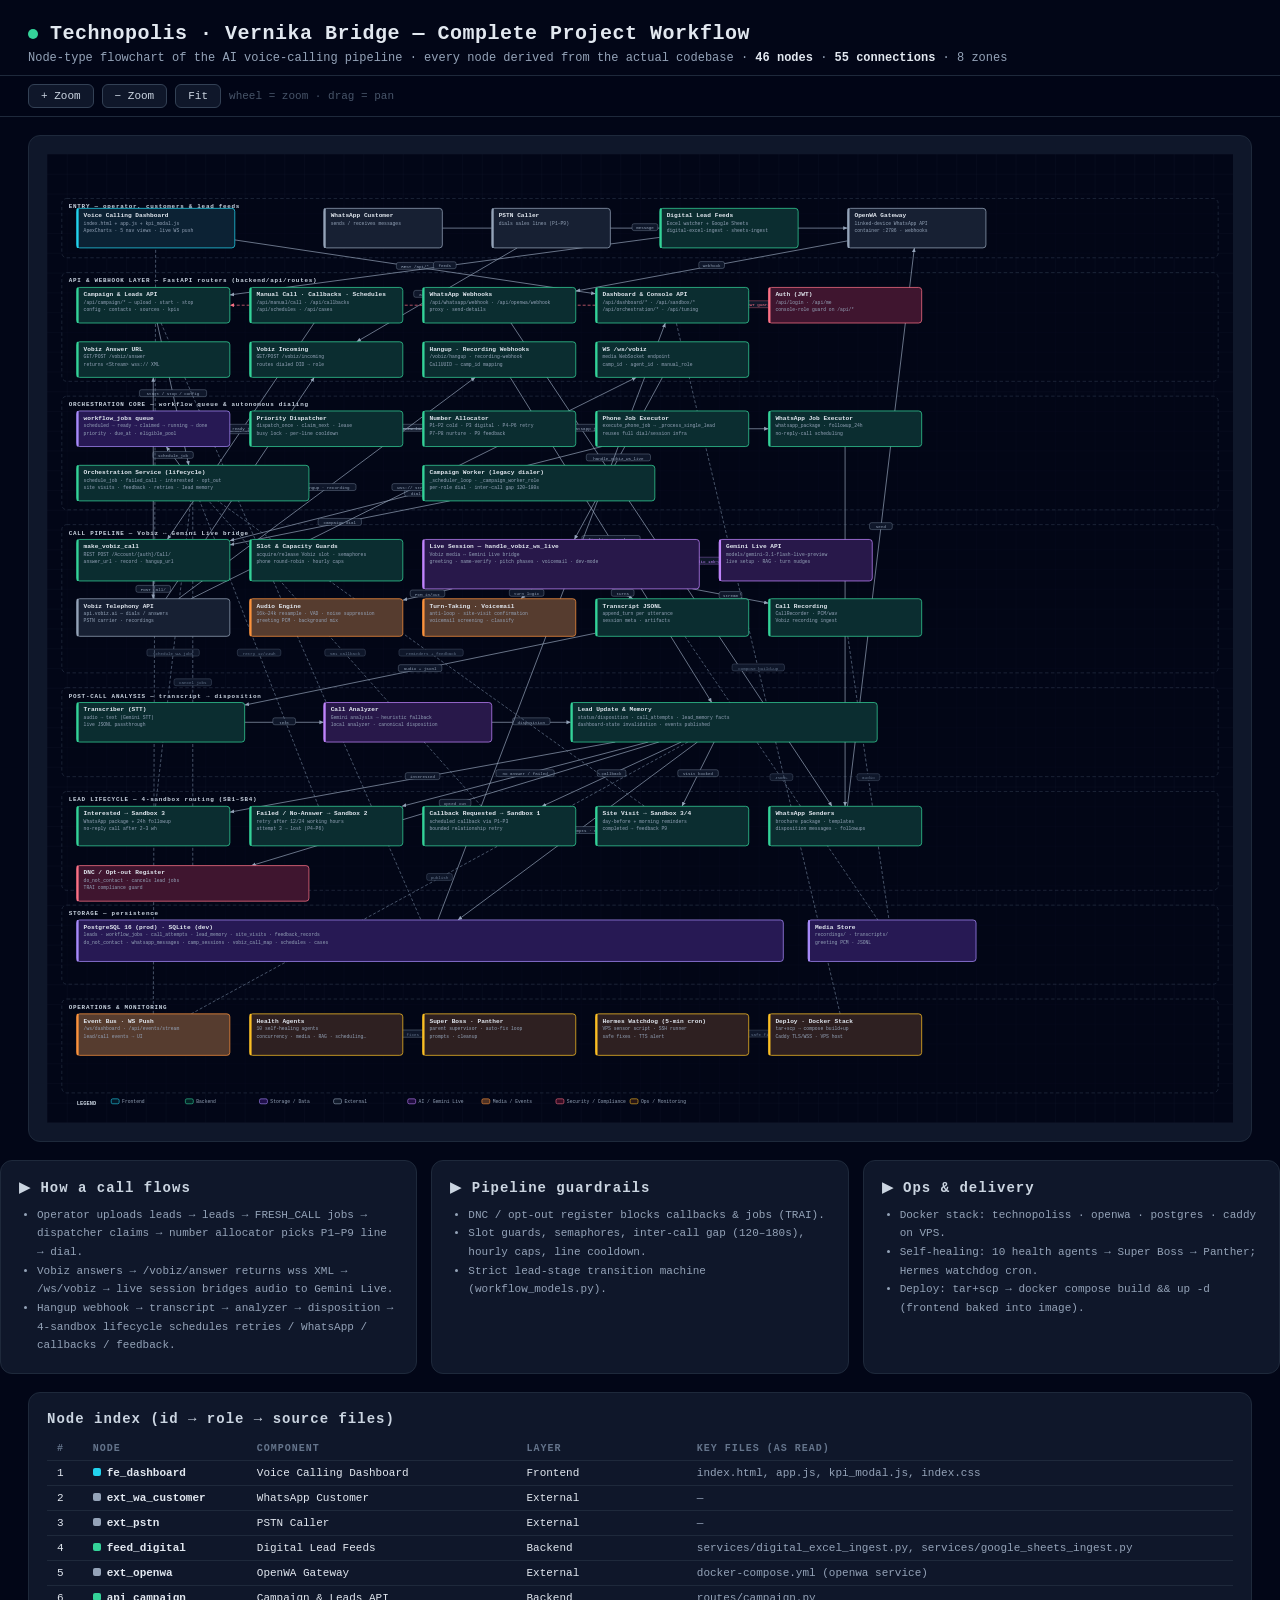
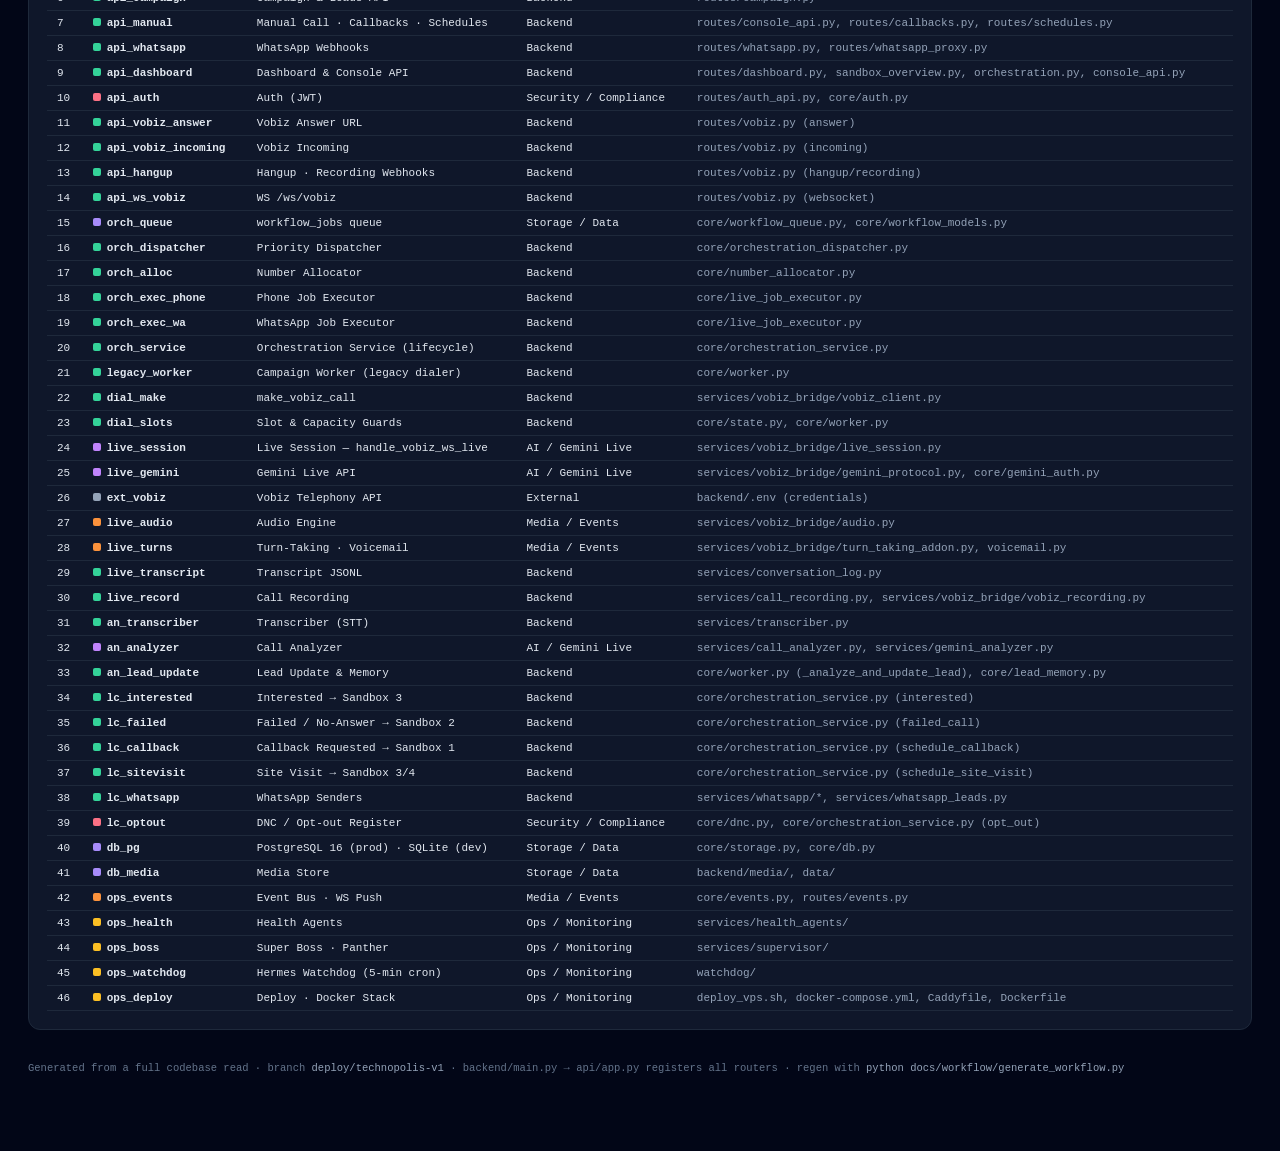
==== docs/workflow/PROJECT_WORKFLOW.html @ ce444922 "feat: production-ready voice calling pipeline - Pre-recorded greeting plays first, Gemini Live S2S c" ====
<!DOCTYPE html>
<html lang="en">
<head>
<meta charset="utf-8"/>
<meta name="viewport" content="width=device-width, initial-scale=1"/>
<title>Technopolis — Project Workflow Flowchart</title>
<style>
  :root { color-scheme: dark; }
  * { box-sizing: border-box; }
  body { margin:0; background:#020617; color:#e2e8f0;
         font-family:'JetBrains Mono',ui-monospace,Menlo,Consolas,monospace; }
  header { padding:22px 28px 10px; border-bottom:1px solid #1e293b; }
  h1 { margin:0; font-size:20px; letter-spacing:.5px; display:flex; align-items:center; gap:12px; }
  .dot { width:10px; height:10px; border-radius:50%; background:#34d399;
          box-shadow:0 0 0 0 rgba(52,211,153,.6); animation:pulse 2s infinite; }
  @keyframes pulse { 0%{box-shadow:0 0 0 0 rgba(52,211,153,.55);}
                     70%{box-shadow:0 0 0 10px rgba(52,211,153,0);}
                     100%{box-shadow:0 0 0 0 rgba(52,211,153,0);} }
  .sub { color:#94a3b8; font-size:12px; margin-top:6px; }
  .controls { position:sticky; top:0; z-index:5; background:#020617cc; backdrop-filter:blur(4px);
              padding:8px 28px; border-bottom:1px solid #1e293b; display:flex; gap:8px; }
  .controls button { background:#0f172a; color:#cbd5e1; border:1px solid #334155; border-radius:6px;
                      padding:5px 12px; font-family:inherit; font-size:11px; cursor:pointer; }
  .controls button:hover { border-color:#22d3ee; color:#22d3ee; }
  .card { margin:18px 28px; background:#0f172a; border:1px solid #1e293b; border-radius:12px; padding:18px; }
  .card h2 { margin:0 0 10px; font-size:14px; color:#cbd5e1; letter-spacing:1px; }
  table { border-collapse:collapse; width:100%; font-size:11px; }
  th,td { text-align:left; padding:6px 10px; border-bottom:1px solid #1e293b; vertical-align:top; }
  th { color:#64748b; font-size:10px; letter-spacing:1px; text-transform:uppercase; }
  .sw { display:inline-block; width:8px; height:8px; border-radius:2px; margin-right:6px; }
  .mono { color:#94a3b8; }
  footer { padding:14px 28px 30px; color:#64748b; font-size:10.5px; }
  .cols { display:grid; grid-template-columns:repeat(3,1fr); gap:14px; }
  .cols .card { margin:0; }
  ul { margin:6px 0 0; padding-left:18px; color:#94a3b8; font-size:11px; line-height:1.7; }
</style>
</head>
<body>
<header>
  <h1><span class="dot"></span>Technopolis · Vernika Bridge — Complete Project Workflow</h1>
  <div class="sub">Node-type flowchart of the AI voice-calling pipeline · every node derived from the actual codebase ·
  <b style="color:#e2e8f0">46 nodes</b> · <b style="color:#e2e8f0">55 connections</b> · 8 zones</div>
</header>
<div class="controls">
  <button onclick="zoomAt(1.5)">+ Zoom</button>
  <button onclick="zoomAt(1/1.5)">− Zoom</button>
  <button onclick="fit()">Fit</button>
  <span style="color:#475569;font-size:11px;align-self:center">wheel = zoom · drag = pan</span>
</div>
<div class="card">
<svg id="map" viewBox="0 0 2400 1960" xmlns="http://www.w3.org/2000/svg" style="width:100%;height:auto;cursor:grab;touch-action:none;display:block">
<defs>
<pattern id="grid" width="40" height="40" patternUnits="userSpaceOnUse"><path d="M 40 0 L 0 0 0 40" fill="none" stroke="#1e293b" stroke-width="0.5"/></pattern>
<marker id="m-34d399" viewBox="0 0 10 10" refX="9" refY="5" markerWidth="7" markerHeight="7" orient="auto-start-reverse"><path d="M 0 1 L 9 5 L 0 9 z" fill="#34d399"/></marker>
<marker id="m-a78bfa" viewBox="0 0 10 10" refX="9" refY="5" markerWidth="7" markerHeight="7" orient="auto-start-reverse"><path d="M 0 1 L 9 5 L 0 9 z" fill="#a78bfa"/></marker>
<marker id="m-fb923c" viewBox="0 0 10 10" refX="9" refY="5" markerWidth="7" markerHeight="7" orient="auto-start-reverse"><path d="M 0 1 L 9 5 L 0 9 z" fill="#fb923c"/></marker>
<marker id="m-94a3b8" viewBox="0 0 10 10" refX="9" refY="5" markerWidth="7" markerHeight="7" orient="auto-start-reverse"><path d="M 0 1 L 9 5 L 0 9 z" fill="#94a3b8"/></marker>
<marker id="m-fbbf24" viewBox="0 0 10 10" refX="9" refY="5" markerWidth="7" markerHeight="7" orient="auto-start-reverse"><path d="M 0 1 L 9 5 L 0 9 z" fill="#fbbf24"/></marker>
<marker id="m-c084fc" viewBox="0 0 10 10" refX="9" refY="5" markerWidth="7" markerHeight="7" orient="auto-start-reverse"><path d="M 0 1 L 9 5 L 0 9 z" fill="#c084fc"/></marker>
<marker id="m-22d3ee" viewBox="0 0 10 10" refX="9" refY="5" markerWidth="7" markerHeight="7" orient="auto-start-reverse"><path d="M 0 1 L 9 5 L 0 9 z" fill="#22d3ee"/></marker>
<marker id="m-fb7185" viewBox="0 0 10 10" refX="9" refY="5" markerWidth="7" markerHeight="7" orient="auto-start-reverse"><path d="M 0 1 L 9 5 L 0 9 z" fill="#fb7185"/></marker>
</defs>
<rect width="2400" height="1960" fill="#020617"/>
<rect width="2400" height="1960" fill="url(#grid)"/>
<rect x="30" y="90" width="2340" height="120" rx="10" fill="rgba(2,6,23,0.55)" stroke="#334155" stroke-width="1" stroke-dasharray="7 5"/>
<text x="44" y="110" font-size="12" font-weight="700" fill="#cbd5e1" letter-spacing="1.5">ENTRY — operator, customers &amp; lead feeds</text>
<rect x="30" y="240" width="2340" height="220" rx="10" fill="rgba(2,6,23,0.55)" stroke="#334155" stroke-width="1" stroke-dasharray="7 5"/>
<text x="44" y="260" font-size="12" font-weight="700" fill="#cbd5e1" letter-spacing="1.5">API &amp; WEBHOOK LAYER — FastAPI routers (backend/api/routes)</text>
<rect x="30" y="490" width="2340" height="230" rx="10" fill="rgba(2,6,23,0.55)" stroke="#334155" stroke-width="1" stroke-dasharray="7 5"/>
<text x="44" y="510" font-size="12" font-weight="700" fill="#cbd5e1" letter-spacing="1.5">ORCHESTRATION CORE — workflow queue &amp; autonomous dialing</text>
<rect x="30" y="750" width="2340" height="300" rx="10" fill="rgba(2,6,23,0.55)" stroke="#334155" stroke-width="1" stroke-dasharray="7 5"/>
<text x="44" y="770" font-size="12" font-weight="700" fill="#cbd5e1" letter-spacing="1.5">CALL PIPELINE — Vobiz ↔ Gemini Live bridge</text>
<rect x="30" y="1080" width="2340" height="180" rx="10" fill="rgba(2,6,23,0.55)" stroke="#334155" stroke-width="1" stroke-dasharray="7 5"/>
<text x="44" y="1100" font-size="12" font-weight="700" fill="#cbd5e1" letter-spacing="1.5">POST-CALL ANALYSIS — transcript → disposition</text>
<rect x="30" y="1290" width="2340" height="200" rx="10" fill="rgba(2,6,23,0.55)" stroke="#334155" stroke-width="1" stroke-dasharray="7 5"/>
<text x="44" y="1310" font-size="12" font-weight="700" fill="#cbd5e1" letter-spacing="1.5">LEAD LIFECYCLE — 4-sandbox routing (SB1–SB4)</text>
<rect x="30" y="1520" width="2340" height="160" rx="10" fill="rgba(2,6,23,0.55)" stroke="#334155" stroke-width="1" stroke-dasharray="7 5"/>
<text x="44" y="1540" font-size="12" font-weight="700" fill="#cbd5e1" letter-spacing="1.5">STORAGE — persistence</text>
<rect x="30" y="1710" width="2340" height="190" rx="10" fill="rgba(2,6,23,0.55)" stroke="#334155" stroke-width="1" stroke-dasharray="7 5"/>
<text x="44" y="1730" font-size="12" font-weight="700" fill="#cbd5e1" letter-spacing="1.5">OPERATIONS &amp; MONITORING</text>
<line x1="380.0" y1="173.9" x2="1110.0" y2="282.9" stroke="#94a3b8" stroke-width="1.4" marker-end="url(#m-94a3b8)"/>
<rect x="707.0" y="219.3732057416268" width="76.0" height="14" rx="4" fill="#0f172a" stroke="#94a3b8" stroke-width="0.7"/>
<text x="745.0" y="230.8732057416268" font-size="8.5" fill="#94a3b8" text-anchor="middle">REST /api/*</text>
<line x1="800.0" y1="150.0" x2="1620.0" y2="150.0" stroke="#94a3b8" stroke-width="1.4" marker-end="url(#m-94a3b8)"/>
<rect x="1184.0" y="141.0" width="52.0" height="14" rx="4" fill="#0f172a" stroke="#94a3b8" stroke-width="0.7"/>
<text x="1210.0" y="152.5" font-size="8.5" fill="#94a3b8" text-anchor="middle">message</text>
<line x1="1620.0" y1="175.8" x2="1070.0" y2="277.4" stroke="#94a3b8" stroke-width="1.4" marker-end="url(#m-94a3b8)"/>
<rect x="1319.0" y="217.61538461538458" width="52.0" height="14" rx="4" fill="#0f172a" stroke="#94a3b8" stroke-width="0.7"/>
<text x="1345.0" y="229.11538461538458" font-size="8.5" fill="#94a3b8" text-anchor="middle">webhook</text>
<line x1="951.6" y1="190.0" x2="626.6" y2="380.0" stroke="#94a3b8" stroke-width="1.4" marker-end="url(#m-94a3b8)"/>
<rect x="742.1" y="276.0" width="94.0" height="14" rx="4" fill="#0f172a" stroke="#94a3b8" stroke-width="0.7"/>
<text x="789.1" y="287.5" font-size="8.5" fill="#94a3b8" text-anchor="middle">answer_url hit</text>
<line x1="1240.0" y1="168.7" x2="370.0" y2="285.2" stroke="#94a3b8" stroke-width="1.4" marker-end="url(#m-94a3b8)"/>
<rect x="782.0" y="217.99570815450642" width="46.0" height="14" rx="4" fill="#0f172a" stroke="#94a3b8" stroke-width="0.7"/>
<text x="805.0" y="229.49570815450642" font-size="8.5" fill="#94a3b8" text-anchor="middle">feeds</text>
<line x1="223.0" y1="342.0" x2="287.0" y2="630.0" stroke="#94a3b8" stroke-width="1.4" marker-end="url(#m-94a3b8)"/>
<rect x="187.0" y="477.0" width="136.0" height="14" rx="4" fill="#0f172a" stroke="#94a3b8" stroke-width="0.7"/>
<text x="255.0" y="488.5" font-size="8.5" fill="#94a3b8" text-anchor="middle">start / stop / config</text>
<line x1="230.7" y1="342.0" x2="756.7" y2="1550.0" stroke="#64748b" stroke-width="1.4" stroke-dasharray="6 4" marker-end="url(#m-64748b)"/>
<rect x="452.7" y="937.0" width="82.0" height="14" rx="4" fill="#0f172a" stroke="#64748b" stroke-width="0.7"/>
<text x="493.7" y="948.5" font-size="8.5" fill="#64748b" text-anchor="middle">leads insert</text>
<line x1="540.6" y1="342.0" x2="243.5" y2="780.0" stroke="#94a3b8" stroke-width="1.4" marker-end="url(#m-94a3b8)"/>
<rect x="354.0" y="552.0" width="76.0" height="14" rx="4" fill="#0f172a" stroke="#94a3b8" stroke-width="0.7"/>
<text x="392.0" y="563.5" font-size="8.5" fill="#94a3b8" text-anchor="middle">manual dial</text>
<line x1="938.9" y1="342.0" x2="1588.4" y2="1320.0" stroke="#94a3b8" stroke-width="1.4" marker-end="url(#m-94a3b8)"/>
<rect x="1213.7" y="822.0" width="100.0" height="14" rx="4" fill="#0f172a" stroke="#94a3b8" stroke-width="0.7"/>
<text x="1263.7" y="833.5" font-size="8.5" fill="#94a3b8" text-anchor="middle">inbound → reply</text>
<line x1="268.8" y1="630.0" x2="241.2" y2="592.0" stroke="#94a3b8" stroke-width="1.4" marker-end="url(#m-94a3b8)"/>
<rect x="214.0" y="602.0" width="82.0" height="14" rx="4" fill="#0f172a" stroke="#94a3b8" stroke-width="0.7"/>
<text x="255.0" y="613.5" font-size="8.5" fill="#94a3b8" text-anchor="middle">schedule_job</text>
<line x1="370.0" y1="556.0" x2="410.0" y2="556.0" stroke="#94a3b8" stroke-width="1.4" marker-end="url(#m-94a3b8)"/>
<rect x="343.0" y="547.0" width="94.0" height="14" rx="4" fill="#0f172a" stroke="#94a3b8" stroke-width="0.7"/>
<text x="390.0" y="558.5" font-size="8.5" fill="#94a3b8" text-anchor="middle">due ready jobs</text>
<line x1="760.0" y1="556.0" x2="720.0" y2="556.0" stroke="#94a3b8" stroke-width="1.4" marker-end="url(#m-94a3b8)"/>
<rect x="705.0" y="547.0" width="70.0" height="14" rx="4" fill="#0f172a" stroke="#94a3b8" stroke-width="0.7"/>
<text x="740.0" y="558.5" font-size="8.5" fill="#94a3b8" text-anchor="middle">P1–P9 line</text>
<line x1="720.0" y1="556.0" x2="1110.0" y2="556.0" stroke="#94a3b8" stroke-width="1.4" marker-end="url(#m-94a3b8)"/>
<rect x="883.0" y="547.0" width="64.0" height="14" rx="4" fill="#0f172a" stroke="#94a3b8" stroke-width="0.7"/>
<text x="915.0" y="558.5" font-size="8.5" fill="#94a3b8" text-anchor="middle">phone job</text>
<line x1="720.0" y1="556.0" x2="1460.0" y2="556.0" stroke="#94a3b8" stroke-width="1.4" marker-end="url(#m-94a3b8)"/>
<rect x="1049.0" y="547.0" width="82.0" height="14" rx="4" fill="#0f172a" stroke="#94a3b8" stroke-width="0.7"/>
<text x="1090.0" y="558.5" font-size="8.5" fill="#94a3b8" text-anchor="middle">whatsapp job</text>
<line x1="1122.9" y1="592.0" x2="370.0" y2="782.7" stroke="#94a3b8" stroke-width="1.4" marker-end="url(#m-94a3b8)"/>
<rect x="723.4" y="678.3666666666667" width="46.0" height="14" rx="4" fill="#0f172a" stroke="#94a3b8" stroke-width="0.7"/>
<text x="746.4" y="689.8666666666667" font-size="8.5" fill="#94a3b8" text-anchor="middle">dial</text>
<line x1="1615.0" y1="592.0" x2="1615.0" y2="1320.0" stroke="#94a3b8" stroke-width="1.4" marker-end="url(#m-94a3b8)"/>
<rect x="1592.0" y="947.0" width="46.0" height="14" rx="4" fill="#0f172a" stroke="#94a3b8" stroke-width="0.7"/>
<text x="1615.0" y="958.5" font-size="8.5" fill="#94a3b8" text-anchor="middle">send</text>
<line x1="815.0" y1="702.0" x2="370.0" y2="791.0" stroke="#94a3b8" stroke-width="1.4" marker-end="url(#m-94a3b8)"/>
<rect x="548.5" y="737.5" width="88.0" height="14" rx="4" fill="#0f172a" stroke="#94a3b8" stroke-width="0.7"/>
<text x="592.5" y="749.0" font-size="8.5" fill="#94a3b8" text-anchor="middle">campaign dial</text>
<line x1="215.0" y1="864.0" x2="215.0" y2="900.0" stroke="#94a3b8" stroke-width="1.4" marker-end="url(#m-94a3b8)"/>
<rect x="180.0" y="873.0" width="70.0" height="14" rx="4" fill="#0f172a" stroke="#94a3b8" stroke-width="0.7"/>
<text x="215.0" y="884.5" font-size="8.5" fill="#94a3b8" text-anchor="middle">POST Call/</text>
<line x1="215.0" y1="900.0" x2="215.0" y2="452.0" stroke="#94a3b8" stroke-width="1.4" marker-end="url(#m-94a3b8)"/>
<rect x="180.0" y="667.0" width="70.0" height="14" rx="4" fill="#0f172a" stroke="#94a3b8" stroke-width="0.7"/>
<text x="215.0" y="678.5" font-size="8.5" fill="#94a3b8" text-anchor="middle">answer_url</text>
<line x1="240.5" y1="900.0" x2="540.9" y2="452.0" stroke="#94a3b8" stroke-width="1.4" marker-end="url(#m-94a3b8)"/>
<rect x="361.7" y="667.0" width="58.0" height="14" rx="4" fill="#0f172a" stroke="#94a3b8" stroke-width="0.7"/>
<text x="390.7" y="678.5" font-size="8.5" fill="#94a3b8" text-anchor="middle">incoming</text>
<line x1="266.0" y1="900.0" x2="866.7" y2="452.0" stroke="#94a3b8" stroke-width="1.4" marker-end="url(#m-94a3b8)"/>
<rect x="507.3" y="667.0" width="118.0" height="14" rx="4" fill="#0f172a" stroke="#94a3b8" stroke-width="0.7"/>
<text x="566.3" y="678.5" font-size="8.5" fill="#94a3b8" text-anchor="middle">hangup · recording</text>
<line x1="291.4" y1="900.0" x2="1192.6" y2="452.0" stroke="#94a3b8" stroke-width="1.4" marker-end="url(#m-94a3b8)"/>
<rect x="698.0" y="667.0" width="88.0" height="14" rx="4" fill="#0f172a" stroke="#94a3b8" stroke-width="0.7"/>
<text x="742.0" y="678.5" font-size="8.5" fill="#94a3b8" text-anchor="middle">wss:// stream</text>
<line x1="1245.4" y1="452.0" x2="1067.2" y2="780.0" stroke="#94a3b8" stroke-width="1.4" marker-end="url(#m-94a3b8)"/>
<rect x="1091.3" y="607.0" width="130.0" height="14" rx="4" fill="#0f172a" stroke="#94a3b8" stroke-width="0.7"/>
<text x="1156.3" y="618.5" font-size="8.5" fill="#94a3b8" text-anchor="middle">handle_vobiz_ws_live</text>
<line x1="1320.0" y1="825.3" x2="1360.0" y2="824.6" stroke="#c084fc" stroke-width="1.8" marker-start="url(#m-c084fc)" marker-end="url(#m-c084fc)"/>
<rect x="1296.0" y="815.9473684210526" width="88.0" height="14" rx="4" fill="#0f172a" stroke="#c084fc" stroke-width="0.7"/>
<text x="1340.0" y="827.4473684210526" font-size="8.5" fill="#c084fc" text-anchor="middle">audio 16k↔24k</text>
<line x1="820.1" y1="880.0" x2="720.0" y2="902.8" stroke="#94a3b8" stroke-width="1.4" marker-end="url(#m-94a3b8)"/>
<rect x="735.0" y="882.378947368421" width="70.0" height="14" rx="4" fill="#0f172a" stroke="#94a3b8" stroke-width="0.7"/>
<text x="770.0" y="893.878947368421" font-size="8.5" fill="#94a3b8" text-anchor="middle">PCM in/out</text>
<line x1="982.1" y1="880.0" x2="959.0" y2="900.0" stroke="#94a3b8" stroke-width="1.4" marker-end="url(#m-94a3b8)"/>
<rect x="935.6" y="881.0" width="70.0" height="14" rx="4" fill="#0f172a" stroke="#94a3b8" stroke-width="0.7"/>
<text x="970.6" y="892.5" font-size="8.5" fill="#94a3b8" text-anchor="middle">turn logic</text>
<line x1="1144.2" y1="880.0" x2="1185.8" y2="900.0" stroke="#94a3b8" stroke-width="1.4" marker-end="url(#m-94a3b8)"/>
<rect x="1142.0" y="881.0" width="46.0" height="14" rx="4" fill="#0f172a" stroke="#94a3b8" stroke-width="0.7"/>
<text x="1165.0" y="892.5" font-size="8.5" fill="#94a3b8" text-anchor="middle">turns</text>
<line x1="1306.2" y1="880.0" x2="1460.0" y2="908.9" stroke="#94a3b8" stroke-width="1.4" marker-end="url(#m-94a3b8)"/>
<rect x="1360.1" y="885.4434782608696" width="46.0" height="14" rx="4" fill="#0f172a" stroke="#94a3b8" stroke-width="0.7"/>
<text x="1383.1" y="896.9434782608696" font-size="8.5" fill="#94a3b8" text-anchor="middle">stream</text>
<line x1="937.3" y1="452.0" x2="1345.2" y2="1110.0" stroke="#94a3b8" stroke-width="1.4" marker-end="url(#m-94a3b8)"/>
<rect x="1082.3" y="772.0" width="118.0" height="14" rx="4" fill="#0f172a" stroke="#94a3b8" stroke-width="0.7"/>
<text x="1141.3" y="783.5" font-size="8.5" fill="#94a3b8" text-anchor="middle">finalize → analyze</text>
<line x1="1110.0" y1="969.7" x2="400.0" y2="1115.2" stroke="#94a3b8" stroke-width="1.4" marker-end="url(#m-94a3b8)"/>
<rect x="711.0" y="1033.463768115942" width="88.0" height="14" rx="4" fill="#0f172a" stroke="#94a3b8" stroke-width="0.7"/>
<text x="755.0" y="1044.963768115942" font-size="8.5" fill="#94a3b8" text-anchor="middle">audio + jsonl</text>
<line x1="400.0" y1="1150.0" x2="560.0" y2="1150.0" stroke="#94a3b8" stroke-width="1.4" marker-end="url(#m-94a3b8)"/>
<rect x="457.0" y="1141.0" width="46.0" height="14" rx="4" fill="#0f172a" stroke="#94a3b8" stroke-width="0.7"/>
<text x="480.0" y="1152.5" font-size="8.5" fill="#94a3b8" text-anchor="middle">text</text>
<line x1="900.0" y1="1150.0" x2="1060.0" y2="1150.0" stroke="#94a3b8" stroke-width="1.4" marker-end="url(#m-94a3b8)"/>
<rect x="942.0" y="1141.0" width="76.0" height="14" rx="4" fill="#0f172a" stroke="#94a3b8" stroke-width="0.7"/>
<text x="980.0" y="1152.5" font-size="8.5" fill="#94a3b8" text-anchor="middle">disposition</text>
<line x1="1316.2" y1="1190.0" x2="831.5" y2="1550.0" stroke="#94a3b8" stroke-width="1.4" marker-end="url(#m-94a3b8)"/>
<rect x="993.8" y="1361.0" width="160.0" height="14" rx="4" fill="#0f172a" stroke="#94a3b8" stroke-width="0.7"/>
<text x="1073.8" y="1372.5" font-size="8.5" fill="#94a3b8" text-anchor="middle">leads · attempts · memory</text>
<line x1="1150.0" y1="1190.0" x2="370.0" y2="1331.8" stroke="#94a3b8" stroke-width="1.4" marker-end="url(#m-94a3b8)"/>
<rect x="725.0" y="1251.909090909091" width="70.0" height="14" rx="4" fill="#0f172a" stroke="#94a3b8" stroke-width="0.7"/>
<text x="760.0" y="1263.409090909091" font-size="8.5" fill="#94a3b8" text-anchor="middle">interested</text>
<line x1="1216.7" y1="1190.0" x2="718.3" y2="1320.0" stroke="#94a3b8" stroke-width="1.4" marker-end="url(#m-94a3b8)"/>
<rect x="908.5" y="1246.0" width="118.0" height="14" rx="4" fill="#0f172a" stroke="#94a3b8" stroke-width="0.7"/>
<text x="967.5" y="1257.5" font-size="8.5" fill="#94a3b8" text-anchor="middle">no answer / failed</text>
<line x1="1283.3" y1="1190.0" x2="1001.7" y2="1320.0" stroke="#94a3b8" stroke-width="1.4" marker-end="url(#m-94a3b8)"/>
<rect x="1113.5" y="1246.0" width="58.0" height="14" rx="4" fill="#0f172a" stroke="#94a3b8" stroke-width="0.7"/>
<text x="1142.5" y="1257.5" font-size="8.5" fill="#94a3b8" text-anchor="middle">callback</text>
<line x1="1350.0" y1="1190.0" x2="1285.0" y2="1320.0" stroke="#94a3b8" stroke-width="1.4" marker-end="url(#m-94a3b8)"/>
<rect x="1276.5" y="1246.0" width="82.0" height="14" rx="4" fill="#0f172a" stroke="#94a3b8" stroke-width="0.7"/>
<text x="1317.5" y="1257.5" font-size="8.5" fill="#94a3b8" text-anchor="middle">visit booked</text>
<line x1="1238.1" y1="1190.0" x2="413.7" y2="1440.0" stroke="#94a3b8" stroke-width="1.4" marker-end="url(#m-94a3b8)"/>
<rect x="793.9" y="1306.0" width="64.0" height="14" rx="4" fill="#0f172a" stroke="#94a3b8" stroke-width="0.7"/>
<text x="825.9" y="1317.5" font-size="8.5" fill="#94a3b8" text-anchor="middle">opted out</text>
<line x1="219.6" y1="1320.0" x2="290.9" y2="702.0" stroke="#64748b" stroke-width="1.4" stroke-dasharray="6 4" marker-end="url(#m-64748b)"/>
<rect x="202.2" y="1002.0" width="106.0" height="14" rx="4" fill="#0f172a" stroke="#64748b" stroke-width="0.7"/>
<text x="255.2" y="1013.5" font-size="8.5" fill="#64748b" text-anchor="middle">schedule WA jobs</text>
<line x1="549.4" y1="1320.0" x2="309.0" y2="702.0" stroke="#64748b" stroke-width="1.4" stroke-dasharray="6 4" marker-end="url(#m-64748b)"/>
<rect x="385.2" y="1002.0" width="88.0" height="14" rx="4" fill="#0f172a" stroke="#64748b" stroke-width="0.7"/>
<text x="429.2" y="1013.5" font-size="8.5" fill="#64748b" text-anchor="middle">retry 12/24wh</text>
<line x1="879.3" y1="1320.0" x2="327.2" y2="702.0" stroke="#64748b" stroke-width="1.4" stroke-dasharray="6 4" marker-end="url(#m-64748b)"/>
<rect x="562.2" y="1002.0" width="82.0" height="14" rx="4" fill="#0f172a" stroke="#64748b" stroke-width="0.7"/>
<text x="603.2" y="1013.5" font-size="8.5" fill="#64748b" text-anchor="middle">SB1 callback</text>
<line x1="1209.1" y1="1320.0" x2="345.3" y2="702.0" stroke="#64748b" stroke-width="1.4" stroke-dasharray="6 4" marker-end="url(#m-64748b)"/>
<rect x="712.2" y="1002.0" width="130.0" height="14" rx="4" fill="#0f172a" stroke="#64748b" stroke-width="0.7"/>
<text x="777.2" y="1013.5" font-size="8.5" fill="#64748b" text-anchor="middle">reminders + feedback</text>
<line x1="295.0" y1="1440.0" x2="295.0" y2="702.0" stroke="#64748b" stroke-width="1.4" stroke-dasharray="6 4" marker-end="url(#m-64748b)"/>
<rect x="257.0" y="1062.0" width="76.0" height="14" rx="4" fill="#0f172a" stroke="#64748b" stroke-width="0.7"/>
<text x="295.0" y="1073.5" font-size="8.5" fill="#64748b" text-anchor="middle">cancel jobs</text>
<line x1="1619.8" y1="1320.0" x2="1755.2" y2="190.0" stroke="#94a3b8" stroke-width="1.4" marker-end="url(#m-94a3b8)"/>
<rect x="1664.5" y="746.0" width="46.0" height="14" rx="4" fill="#0f172a" stroke="#94a3b8" stroke-width="0.7"/>
<text x="1687.5" y="757.5" font-size="8.5" fill="#94a3b8" text-anchor="middle">send</text>
<line x1="1290.9" y1="976.0" x2="1681.4" y2="1550.0" stroke="#64748b" stroke-width="1.4" stroke-dasharray="6 4" marker-end="url(#m-64748b)"/>
<rect x="1463.1" y="1254.0" width="46.0" height="14" rx="4" fill="#0f172a" stroke="#64748b" stroke-width="0.7"/>
<text x="1486.1" y="1265.5" font-size="8.5" fill="#64748b" text-anchor="middle">JSONL</text>
<line x1="1620.5" y1="976.0" x2="1703.9" y2="1550.0" stroke="#64748b" stroke-width="1.4" stroke-dasharray="6 4" marker-end="url(#m-64748b)"/>
<rect x="1639.2" y="1254.0" width="46.0" height="14" rx="4" fill="#0f172a" stroke="#64748b" stroke-width="0.7"/>
<text x="1662.2" y="1265.5" font-size="8.5" fill="#64748b" text-anchor="middle">audio</text>
<line x1="791.0" y1="1550.0" x2="1251.3" y2="342.0" stroke="#94a3b8" stroke-width="1.4" marker-end="url(#m-94a3b8)"/>
<rect x="989.1" y="937.0" width="64.0" height="14" rx="4" fill="#0f172a" stroke="#94a3b8" stroke-width="0.7"/>
<text x="1021.1" y="948.5" font-size="8.5" fill="#94a3b8" text-anchor="middle">SQL reads</text>
<line x1="1296.9" y1="1190.0" x2="291.8" y2="1740.0" stroke="#64748b" stroke-width="1.4" stroke-dasharray="6 4" marker-end="url(#m-64748b)"/>
<rect x="768.3" y="1456.0" width="52.0" height="14" rx="4" fill="#0f172a" stroke="#64748b" stroke-width="0.7"/>
<text x="794.3" y="1467.5" font-size="8.5" fill="#64748b" text-anchor="middle">publish</text>
<line x1="215.1" y1="1740.0" x2="219.9" y2="190.0" stroke="#64748b" stroke-width="1.4" stroke-dasharray="6 4" marker-end="url(#m-64748b)"/>
<rect x="191.5" y="956.0" width="52.0" height="14" rx="4" fill="#0f172a" stroke="#64748b" stroke-width="0.7"/>
<text x="217.5" y="967.5" font-size="8.5" fill="#64748b" text-anchor="middle">WS push</text>
<line x1="1460.0" y1="306.0" x2="370.0" y2="306.0" stroke="#fb7185" stroke-width="1.4" stroke-dasharray="6 4" marker-end="url(#m-fb7185)"/>
<rect x="883.0" y="297.0" width="64.0" height="14" rx="4" fill="#0f172a" stroke="#fb7185" stroke-width="0.7"/>
<text x="915.0" y="308.5" font-size="8.5" fill="#fb7185" text-anchor="middle">JWT guard</text>
<line x1="1460.0" y1="306.0" x2="1420.0" y2="306.0" stroke="#fb7185" stroke-width="1.4" stroke-dasharray="6 4" marker-end="url(#m-fb7185)"/>
<rect x="1408.0" y="297.0" width="64.0" height="14" rx="4" fill="#0f172a" stroke="#fb7185" stroke-width="0.7"/>
<text x="1440.0" y="308.5" font-size="8.5" fill="#fb7185" text-anchor="middle">JWT guard</text>
<line x1="720.0" y1="1782.0" x2="760.0" y2="1782.0" stroke="#94a3b8" stroke-width="1.4" marker-end="url(#m-94a3b8)"/>
<rect x="714.0" y="1773.0" width="52.0" height="14" rx="4" fill="#0f172a" stroke="#94a3b8" stroke-width="0.7"/>
<text x="740.0" y="1784.5" font-size="8.5" fill="#94a3b8" text-anchor="middle">reports</text>
<line x1="760.0" y1="1782.0" x2="720.0" y2="1782.0" stroke="#64748b" stroke-width="1.4" stroke-dasharray="6 4" marker-end="url(#m-64748b)"/>
<rect x="717.0" y="1773.0" width="46.0" height="14" rx="4" fill="#0f172a" stroke="#64748b" stroke-width="0.7"/>
<text x="740.0" y="1784.5" font-size="8.5" fill="#64748b" text-anchor="middle">fixes</text>
<line x1="1420.0" y1="1782.0" x2="1460.0" y2="1782.0" stroke="#64748b" stroke-width="1.4" stroke-dasharray="6 4" marker-end="url(#m-64748b)"/>
<rect x="1393.0" y="1773.0" width="94.0" height="14" rx="4" fill="#0f172a" stroke="#64748b" stroke-width="0.7"/>
<text x="1440.0" y="1784.5" font-size="8.5" fill="#64748b" text-anchor="middle">SSH safe fixes</text>
<line x1="1605.0" y1="1740.0" x2="1273.5" y2="342.0" stroke="#64748b" stroke-width="1.4" stroke-dasharray="6 4" marker-end="url(#m-64748b)"/>
<rect x="1386.3" y="1032.0" width="106.0" height="14" rx="4" fill="#0f172a" stroke="#64748b" stroke-width="0.7"/>
<text x="1439.3" y="1043.5" font-size="8.5" fill="#64748b" text-anchor="middle">compose build+up</text>
<rect x="60" y="110" width="320" height="80" rx="6" fill="#0f172a"/>
<rect x="60" y="110" width="320" height="80" rx="6" fill="rgba(8,51,68,0.40)" stroke="#22d3ee" stroke-width="1.5"/>
<rect x="60" y="110" width="4" height="80" rx="2" fill="#22d3ee"/>
<text x="74" y="128" font-size="12.5" font-weight="700" fill="#e2e8f0">Voice Calling Dashboard</text>
<text x="74" y="143" font-size="9.5" fill="#94a3b8">index.html + app.js + kpi_modal.js</text>
<text x="74" y="158" font-size="9.5" fill="#94a3b8">ApexCharts · 5 nav views · live WS push</text>
<rect x="560" y="110" width="240" height="80" rx="6" fill="#0f172a"/>
<rect x="560" y="110" width="240" height="80" rx="6" fill="rgba(30,41,59,0.55)" stroke="#94a3b8" stroke-width="1.5"/>
<rect x="560" y="110" width="4" height="80" rx="2" fill="#94a3b8"/>
<text x="574" y="128" font-size="12.5" font-weight="700" fill="#e2e8f0">WhatsApp Customer</text>
<text x="574" y="143" font-size="9.5" fill="#94a3b8">sends / receives messages</text>
<rect x="900" y="110" width="240" height="80" rx="6" fill="#0f172a"/>
<rect x="900" y="110" width="240" height="80" rx="6" fill="rgba(30,41,59,0.55)" stroke="#94a3b8" stroke-width="1.5"/>
<rect x="900" y="110" width="4" height="80" rx="2" fill="#94a3b8"/>
<text x="914" y="128" font-size="12.5" font-weight="700" fill="#e2e8f0">PSTN Caller</text>
<text x="914" y="143" font-size="9.5" fill="#94a3b8">dials sales lines (P1–P9)</text>
<rect x="1240" y="110" width="280" height="80" rx="6" fill="#0f172a"/>
<rect x="1240" y="110" width="280" height="80" rx="6" fill="rgba(6,78,59,0.40)" stroke="#34d399" stroke-width="1.5"/>
<rect x="1240" y="110" width="4" height="80" rx="2" fill="#34d399"/>
<text x="1254" y="128" font-size="12.5" font-weight="700" fill="#e2e8f0">Digital Lead Feeds</text>
<text x="1254" y="143" font-size="9.5" fill="#94a3b8">Excel watcher + Google Sheets</text>
<text x="1254" y="158" font-size="9.5" fill="#94a3b8">digital-excel-ingest · sheets-ingest</text>
<rect x="1620" y="110" width="280" height="80" rx="6" fill="#0f172a"/>
<rect x="1620" y="110" width="280" height="80" rx="6" fill="rgba(30,41,59,0.55)" stroke="#94a3b8" stroke-width="1.5"/>
<rect x="1620" y="110" width="4" height="80" rx="2" fill="#94a3b8"/>
<text x="1634" y="128" font-size="12.5" font-weight="700" fill="#e2e8f0">OpenWA Gateway</text>
<text x="1634" y="143" font-size="9.5" fill="#94a3b8">linked-device WhatsApp API</text>
<text x="1634" y="158" font-size="9.5" fill="#94a3b8">container :2786 · webhooks</text>
<rect x="60" y="270" width="310" height="72" rx="6" fill="#0f172a"/>
<rect x="60" y="270" width="310" height="72" rx="6" fill="rgba(6,78,59,0.40)" stroke="#34d399" stroke-width="1.5"/>
<rect x="60" y="270" width="4" height="72" rx="2" fill="#34d399"/>
<text x="74" y="288" font-size="12.5" font-weight="700" fill="#e2e8f0">Campaign &amp; Leads API</text>
<text x="74" y="303" font-size="9.5" fill="#94a3b8">/api/campaign/* — upload · start · stop</text>
<text x="74" y="318" font-size="9.5" fill="#94a3b8">config · contacts · sources · kpis</text>
<rect x="410" y="270" width="310" height="72" rx="6" fill="#0f172a"/>
<rect x="410" y="270" width="310" height="72" rx="6" fill="rgba(6,78,59,0.40)" stroke="#34d399" stroke-width="1.5"/>
<rect x="410" y="270" width="4" height="72" rx="2" fill="#34d399"/>
<text x="424" y="288" font-size="12.5" font-weight="700" fill="#e2e8f0">Manual Call · Callbacks · Schedules</text>
<text x="424" y="303" font-size="9.5" fill="#94a3b8">/api/manual/call · /api/callbacks</text>
<text x="424" y="318" font-size="9.5" fill="#94a3b8">/api/schedules · /api/cases</text>
<rect x="760" y="270" width="310" height="72" rx="6" fill="#0f172a"/>
<rect x="760" y="270" width="310" height="72" rx="6" fill="rgba(6,78,59,0.40)" stroke="#34d399" stroke-width="1.5"/>
<rect x="760" y="270" width="4" height="72" rx="2" fill="#34d399"/>
<text x="774" y="288" font-size="12.5" font-weight="700" fill="#e2e8f0">WhatsApp Webhooks</text>
<text x="774" y="303" font-size="9.5" fill="#94a3b8">/api/whatsapp/webhook · /api/openwa/webhook</text>
<text x="774" y="318" font-size="9.5" fill="#94a3b8">proxy · send-details</text>
<rect x="1110" y="270" width="310" height="72" rx="6" fill="#0f172a"/>
<rect x="1110" y="270" width="310" height="72" rx="6" fill="rgba(6,78,59,0.40)" stroke="#34d399" stroke-width="1.5"/>
<rect x="1110" y="270" width="4" height="72" rx="2" fill="#34d399"/>
<text x="1124" y="288" font-size="12.5" font-weight="700" fill="#e2e8f0">Dashboard &amp; Console API</text>
<text x="1124" y="303" font-size="9.5" fill="#94a3b8">/api/dashboard/* · /api/sandbox/*</text>
<text x="1124" y="318" font-size="9.5" fill="#94a3b8">/api/orchestration/* · /api/tuning</text>
<rect x="1460" y="270" width="310" height="72" rx="6" fill="#0f172a"/>
<rect x="1460" y="270" width="310" height="72" rx="6" fill="rgba(136,19,55,0.40)" stroke="#fb7185" stroke-width="1.5"/>
<rect x="1460" y="270" width="4" height="72" rx="2" fill="#fb7185"/>
<text x="1474" y="288" font-size="12.5" font-weight="700" fill="#e2e8f0">Auth (JWT)</text>
<text x="1474" y="303" font-size="9.5" fill="#94a3b8">/api/login · /api/me</text>
<text x="1474" y="318" font-size="9.5" fill="#94a3b8">console-role guard on /api/*</text>
<rect x="60" y="380" width="310" height="72" rx="6" fill="#0f172a"/>
<rect x="60" y="380" width="310" height="72" rx="6" fill="rgba(6,78,59,0.40)" stroke="#34d399" stroke-width="1.5"/>
<rect x="60" y="380" width="4" height="72" rx="2" fill="#34d399"/>
<text x="74" y="398" font-size="12.5" font-weight="700" fill="#e2e8f0">Vobiz Answer URL</text>
<text x="74" y="413" font-size="9.5" fill="#94a3b8">GET/POST /vobiz/answer</text>
<text x="74" y="428" font-size="9.5" fill="#94a3b8">returns &lt;Stream&gt; wss:// XML</text>
<rect x="410" y="380" width="310" height="72" rx="6" fill="#0f172a"/>
<rect x="410" y="380" width="310" height="72" rx="6" fill="rgba(6,78,59,0.40)" stroke="#34d399" stroke-width="1.5"/>
<rect x="410" y="380" width="4" height="72" rx="2" fill="#34d399"/>
<text x="424" y="398" font-size="12.5" font-weight="700" fill="#e2e8f0">Vobiz Incoming</text>
<text x="424" y="413" font-size="9.5" fill="#94a3b8">GET/POST /vobiz/incoming</text>
<text x="424" y="428" font-size="9.5" fill="#94a3b8">routes dialed DID → role</text>
<rect x="760" y="380" width="310" height="72" rx="6" fill="#0f172a"/>
<rect x="760" y="380" width="310" height="72" rx="6" fill="rgba(6,78,59,0.40)" stroke="#34d399" stroke-width="1.5"/>
<rect x="760" y="380" width="4" height="72" rx="2" fill="#34d399"/>
<text x="774" y="398" font-size="12.5" font-weight="700" fill="#e2e8f0">Hangup · Recording Webhooks</text>
<text x="774" y="413" font-size="9.5" fill="#94a3b8">/vobiz/hangup · recording-webhook</text>
<text x="774" y="428" font-size="9.5" fill="#94a3b8">CallUUID → camp_id mapping</text>
<rect x="1110" y="380" width="310" height="72" rx="6" fill="#0f172a"/>
<rect x="1110" y="380" width="310" height="72" rx="6" fill="rgba(6,78,59,0.40)" stroke="#34d399" stroke-width="1.5"/>
<rect x="1110" y="380" width="4" height="72" rx="2" fill="#34d399"/>
<text x="1124" y="398" font-size="12.5" font-weight="700" fill="#e2e8f0">WS /ws/vobiz</text>
<text x="1124" y="413" font-size="9.5" fill="#94a3b8">media WebSocket endpoint</text>
<text x="1124" y="428" font-size="9.5" fill="#94a3b8">camp_id · agent_id · manual_role</text>
<rect x="60" y="520" width="310" height="72" rx="6" fill="#0f172a"/>
<rect x="60" y="520" width="310" height="72" rx="6" fill="rgba(76,29,149,0.40)" stroke="#a78bfa" stroke-width="1.5"/>
<rect x="60" y="520" width="4" height="72" rx="2" fill="#a78bfa"/>
<text x="74" y="538" font-size="12.5" font-weight="700" fill="#e2e8f0">workflow_jobs queue</text>
<text x="74" y="553" font-size="9.5" fill="#94a3b8">scheduled → ready → claimed → running → done</text>
<text x="74" y="568" font-size="9.5" fill="#94a3b8">priority · due_at · eligible_pool</text>
<rect x="410" y="520" width="310" height="72" rx="6" fill="#0f172a"/>
<rect x="410" y="520" width="310" height="72" rx="6" fill="rgba(6,78,59,0.40)" stroke="#34d399" stroke-width="1.5"/>
<rect x="410" y="520" width="4" height="72" rx="2" fill="#34d399"/>
<text x="424" y="538" font-size="12.5" font-weight="700" fill="#e2e8f0">Priority Dispatcher</text>
<text x="424" y="553" font-size="9.5" fill="#94a3b8">dispatch_once · claim_next · lease</text>
<text x="424" y="568" font-size="9.5" fill="#94a3b8">busy lock · per-line cooldown</text>
<rect x="760" y="520" width="310" height="72" rx="6" fill="#0f172a"/>
<rect x="760" y="520" width="310" height="72" rx="6" fill="rgba(6,78,59,0.40)" stroke="#34d399" stroke-width="1.5"/>
<rect x="760" y="520" width="4" height="72" rx="2" fill="#34d399"/>
<text x="774" y="538" font-size="12.5" font-weight="700" fill="#e2e8f0">Number Allocator</text>
<text x="774" y="553" font-size="9.5" fill="#94a3b8">P1–P2 cold · P3 digital · P4–P6 retry</text>
<text x="774" y="568" font-size="9.5" fill="#94a3b8">P7–P8 nurture · P9 feedback</text>
<rect x="1110" y="520" width="310" height="72" rx="6" fill="#0f172a"/>
<rect x="1110" y="520" width="310" height="72" rx="6" fill="rgba(6,78,59,0.40)" stroke="#34d399" stroke-width="1.5"/>
<rect x="1110" y="520" width="4" height="72" rx="2" fill="#34d399"/>
<text x="1124" y="538" font-size="12.5" font-weight="700" fill="#e2e8f0">Phone Job Executor</text>
<text x="1124" y="553" font-size="9.5" fill="#94a3b8">execute_phone_job → _process_single_lead</text>
<text x="1124" y="568" font-size="9.5" fill="#94a3b8">reuses full dial/session infra</text>
<rect x="1460" y="520" width="310" height="72" rx="6" fill="#0f172a"/>
<rect x="1460" y="520" width="310" height="72" rx="6" fill="rgba(6,78,59,0.40)" stroke="#34d399" stroke-width="1.5"/>
<rect x="1460" y="520" width="4" height="72" rx="2" fill="#34d399"/>
<text x="1474" y="538" font-size="12.5" font-weight="700" fill="#e2e8f0">WhatsApp Job Executor</text>
<text x="1474" y="553" font-size="9.5" fill="#94a3b8">whatsapp_package · followup_24h</text>
<text x="1474" y="568" font-size="9.5" fill="#94a3b8">no-reply-call scheduling</text>
<rect x="60" y="630" width="470" height="72" rx="6" fill="#0f172a"/>
<rect x="60" y="630" width="470" height="72" rx="6" fill="rgba(6,78,59,0.40)" stroke="#34d399" stroke-width="1.5"/>
<rect x="60" y="630" width="4" height="72" rx="2" fill="#34d399"/>
<text x="74" y="648" font-size="12.5" font-weight="700" fill="#e2e8f0">Orchestration Service (lifecycle)</text>
<text x="74" y="663" font-size="9.5" fill="#94a3b8">schedule_job · failed_call · interested · opt_out</text>
<text x="74" y="678" font-size="9.5" fill="#94a3b8">site visits · feedback · retries · lead memory</text>
<rect x="760" y="630" width="470" height="72" rx="6" fill="#0f172a"/>
<rect x="760" y="630" width="470" height="72" rx="6" fill="rgba(6,78,59,0.40)" stroke="#34d399" stroke-width="1.5"/>
<rect x="760" y="630" width="4" height="72" rx="2" fill="#34d399"/>
<text x="774" y="648" font-size="12.5" font-weight="700" fill="#e2e8f0">Campaign Worker (legacy dialer)</text>
<text x="774" y="663" font-size="9.5" fill="#94a3b8">_scheduler_loop · _campaign_worker_role</text>
<text x="774" y="678" font-size="9.5" fill="#94a3b8">per-role dial · inter-call gap 120–180s</text>
<rect x="60" y="780" width="310" height="84" rx="6" fill="#0f172a"/>
<rect x="60" y="780" width="310" height="84" rx="6" fill="rgba(6,78,59,0.40)" stroke="#34d399" stroke-width="1.5"/>
<rect x="60" y="780" width="4" height="84" rx="2" fill="#34d399"/>
<text x="74" y="798" font-size="12.5" font-weight="700" fill="#e2e8f0">make_vobiz_call</text>
<text x="74" y="813" font-size="9.5" fill="#94a3b8">REST POST /Account/{auth}/Call/</text>
<text x="74" y="828" font-size="9.5" fill="#94a3b8">answer_url · record · hangup_url</text>
<rect x="410" y="780" width="310" height="84" rx="6" fill="#0f172a"/>
<rect x="410" y="780" width="310" height="84" rx="6" fill="rgba(6,78,59,0.40)" stroke="#34d399" stroke-width="1.5"/>
<rect x="410" y="780" width="4" height="84" rx="2" fill="#34d399"/>
<text x="424" y="798" font-size="12.5" font-weight="700" fill="#e2e8f0">Slot &amp; Capacity Guards</text>
<text x="424" y="813" font-size="9.5" fill="#94a3b8">acquire/release Vobiz slot · semaphores</text>
<text x="424" y="828" font-size="9.5" fill="#94a3b8">phone round-robin · hourly caps</text>
<rect x="760" y="780" width="560" height="100" rx="6" fill="#0f172a"/>
<rect x="760" y="780" width="560" height="100" rx="6" fill="rgba(88,28,135,0.35)" stroke="#c084fc" stroke-width="1.5"/>
<rect x="760" y="780" width="4" height="100" rx="2" fill="#c084fc"/>
<text x="774" y="798" font-size="12.5" font-weight="700" fill="#e2e8f0">Live Session — handle_vobiz_ws_live</text>
<text x="774" y="813" font-size="9.5" fill="#94a3b8">Vobiz media ↔ Gemini Live bridge</text>
<text x="774" y="828" font-size="9.5" fill="#94a3b8">greeting · name-verify · pitch phases · voicemail · dev-mode</text>
<rect x="1360" y="780" width="310" height="84" rx="6" fill="#0f172a"/>
<rect x="1360" y="780" width="310" height="84" rx="6" fill="rgba(88,28,135,0.35)" stroke="#c084fc" stroke-width="1.5"/>
<rect x="1360" y="780" width="4" height="84" rx="2" fill="#c084fc"/>
<text x="1374" y="798" font-size="12.5" font-weight="700" fill="#e2e8f0">Gemini Live API</text>
<text x="1374" y="813" font-size="9.5" fill="#94a3b8">models/gemini-3.1-flash-live-preview</text>
<text x="1374" y="828" font-size="9.5" fill="#94a3b8">live setup · RAG · turn nudges</text>
<rect x="60" y="900" width="310" height="76" rx="6" fill="#0f172a"/>
<rect x="60" y="900" width="310" height="76" rx="6" fill="rgba(30,41,59,0.55)" stroke="#94a3b8" stroke-width="1.5"/>
<rect x="60" y="900" width="4" height="76" rx="2" fill="#94a3b8"/>
<text x="74" y="918" font-size="12.5" font-weight="700" fill="#e2e8f0">Vobiz Telephony API</text>
<text x="74" y="933" font-size="9.5" fill="#94a3b8">api.vobiz.ai — dials / answers</text>
<text x="74" y="948" font-size="9.5" fill="#94a3b8">PSTN carrier · recordings</text>
<rect x="410" y="900" width="310" height="76" rx="6" fill="#0f172a"/>
<rect x="410" y="900" width="310" height="76" rx="6" fill="rgba(251,146,60,0.30)" stroke="#fb923c" stroke-width="1.5"/>
<rect x="410" y="900" width="4" height="76" rx="2" fill="#fb923c"/>
<text x="424" y="918" font-size="12.5" font-weight="700" fill="#e2e8f0">Audio Engine</text>
<text x="424" y="933" font-size="9.5" fill="#94a3b8">16k↔24k resample · VAD · noise suppression</text>
<text x="424" y="948" font-size="9.5" fill="#94a3b8">greeting PCM · background mix</text>
<rect x="760" y="900" width="310" height="76" rx="6" fill="#0f172a"/>
<rect x="760" y="900" width="310" height="76" rx="6" fill="rgba(251,146,60,0.30)" stroke="#fb923c" stroke-width="1.5"/>
<rect x="760" y="900" width="4" height="76" rx="2" fill="#fb923c"/>
<text x="774" y="918" font-size="12.5" font-weight="700" fill="#e2e8f0">Turn-Taking · Voicemail</text>
<text x="774" y="933" font-size="9.5" fill="#94a3b8">anti-loop · site-visit confirmation</text>
<text x="774" y="948" font-size="9.5" fill="#94a3b8">voicemail screening · classify</text>
<rect x="1110" y="900" width="310" height="76" rx="6" fill="#0f172a"/>
<rect x="1110" y="900" width="310" height="76" rx="6" fill="rgba(6,78,59,0.40)" stroke="#34d399" stroke-width="1.5"/>
<rect x="1110" y="900" width="4" height="76" rx="2" fill="#34d399"/>
<text x="1124" y="918" font-size="12.5" font-weight="700" fill="#e2e8f0">Transcript JSONL</text>
<text x="1124" y="933" font-size="9.5" fill="#94a3b8">append_turn per utterance</text>
<text x="1124" y="948" font-size="9.5" fill="#94a3b8">session meta · artifacts</text>
<rect x="1460" y="900" width="310" height="76" rx="6" fill="#0f172a"/>
<rect x="1460" y="900" width="310" height="76" rx="6" fill="rgba(6,78,59,0.40)" stroke="#34d399" stroke-width="1.5"/>
<rect x="1460" y="900" width="4" height="76" rx="2" fill="#34d399"/>
<text x="1474" y="918" font-size="12.5" font-weight="700" fill="#e2e8f0">Call Recording</text>
<text x="1474" y="933" font-size="9.5" fill="#94a3b8">CallRecorder · PCM/wav</text>
<text x="1474" y="948" font-size="9.5" fill="#94a3b8">Vobiz recording ingest</text>
<rect x="60" y="1110" width="340" height="80" rx="6" fill="#0f172a"/>
<rect x="60" y="1110" width="340" height="80" rx="6" fill="rgba(6,78,59,0.40)" stroke="#34d399" stroke-width="1.5"/>
<rect x="60" y="1110" width="4" height="80" rx="2" fill="#34d399"/>
<text x="74" y="1128" font-size="12.5" font-weight="700" fill="#e2e8f0">Transcriber (STT)</text>
<text x="74" y="1143" font-size="9.5" fill="#94a3b8">audio → text (Gemini STT)</text>
<text x="74" y="1158" font-size="9.5" fill="#94a3b8">live JSONL passthrough</text>
<rect x="560" y="1110" width="340" height="80" rx="6" fill="#0f172a"/>
<rect x="560" y="1110" width="340" height="80" rx="6" fill="rgba(88,28,135,0.35)" stroke="#c084fc" stroke-width="1.5"/>
<rect x="560" y="1110" width="4" height="80" rx="2" fill="#c084fc"/>
<text x="574" y="1128" font-size="12.5" font-weight="700" fill="#e2e8f0">Call Analyzer</text>
<text x="574" y="1143" font-size="9.5" fill="#94a3b8">Gemini analysis → heuristic fallback</text>
<text x="574" y="1158" font-size="9.5" fill="#94a3b8">local analyzer · canonical disposition</text>
<rect x="1060" y="1110" width="620" height="80" rx="6" fill="#0f172a"/>
<rect x="1060" y="1110" width="620" height="80" rx="6" fill="rgba(6,78,59,0.40)" stroke="#34d399" stroke-width="1.5"/>
<rect x="1060" y="1110" width="4" height="80" rx="2" fill="#34d399"/>
<text x="1074" y="1128" font-size="12.5" font-weight="700" fill="#e2e8f0">Lead Update &amp; Memory</text>
<text x="1074" y="1143" font-size="9.5" fill="#94a3b8">status/disposition · call_attempts · lead_memory facts</text>
<text x="1074" y="1158" font-size="9.5" fill="#94a3b8">dashboard-state invalidation · events published</text>
<rect x="60" y="1320" width="310" height="80" rx="6" fill="#0f172a"/>
<rect x="60" y="1320" width="310" height="80" rx="6" fill="rgba(6,78,59,0.40)" stroke="#34d399" stroke-width="1.5"/>
<rect x="60" y="1320" width="4" height="80" rx="2" fill="#34d399"/>
<text x="74" y="1338" font-size="12.5" font-weight="700" fill="#e2e8f0">Interested → Sandbox 3</text>
<text x="74" y="1353" font-size="9.5" fill="#94a3b8">WhatsApp package + 24h followup</text>
<text x="74" y="1368" font-size="9.5" fill="#94a3b8">no-reply call after 2–3 wh</text>
<rect x="410" y="1320" width="310" height="80" rx="6" fill="#0f172a"/>
<rect x="410" y="1320" width="310" height="80" rx="6" fill="rgba(6,78,59,0.40)" stroke="#34d399" stroke-width="1.5"/>
<rect x="410" y="1320" width="4" height="80" rx="2" fill="#34d399"/>
<text x="424" y="1338" font-size="12.5" font-weight="700" fill="#e2e8f0">Failed / No-Answer → Sandbox 2</text>
<text x="424" y="1353" font-size="9.5" fill="#94a3b8">retry after 12/24 working hours</text>
<text x="424" y="1368" font-size="9.5" fill="#94a3b8">attempt 3 → lost (P4–P6)</text>
<rect x="760" y="1320" width="310" height="80" rx="6" fill="#0f172a"/>
<rect x="760" y="1320" width="310" height="80" rx="6" fill="rgba(6,78,59,0.40)" stroke="#34d399" stroke-width="1.5"/>
<rect x="760" y="1320" width="4" height="80" rx="2" fill="#34d399"/>
<text x="774" y="1338" font-size="12.5" font-weight="700" fill="#e2e8f0">Callback Requested → Sandbox 1</text>
<text x="774" y="1353" font-size="9.5" fill="#94a3b8">scheduled callback via P1–P3</text>
<text x="774" y="1368" font-size="9.5" fill="#94a3b8">bounded relationship retry</text>
<rect x="1110" y="1320" width="310" height="80" rx="6" fill="#0f172a"/>
<rect x="1110" y="1320" width="310" height="80" rx="6" fill="rgba(6,78,59,0.40)" stroke="#34d399" stroke-width="1.5"/>
<rect x="1110" y="1320" width="4" height="80" rx="2" fill="#34d399"/>
<text x="1124" y="1338" font-size="12.5" font-weight="700" fill="#e2e8f0">Site Visit → Sandbox 3/4</text>
<text x="1124" y="1353" font-size="9.5" fill="#94a3b8">day-before + morning reminders</text>
<text x="1124" y="1368" font-size="9.5" fill="#94a3b8">completed → feedback P9</text>
<rect x="1460" y="1320" width="310" height="80" rx="6" fill="#0f172a"/>
<rect x="1460" y="1320" width="310" height="80" rx="6" fill="rgba(6,78,59,0.40)" stroke="#34d399" stroke-width="1.5"/>
<rect x="1460" y="1320" width="4" height="80" rx="2" fill="#34d399"/>
<text x="1474" y="1338" font-size="12.5" font-weight="700" fill="#e2e8f0">WhatsApp Senders</text>
<text x="1474" y="1353" font-size="9.5" fill="#94a3b8">brochure package · templates</text>
<text x="1474" y="1368" font-size="9.5" fill="#94a3b8">disposition messages · followups</text>
<rect x="60" y="1440" width="470" height="72" rx="6" fill="#0f172a"/>
<rect x="60" y="1440" width="470" height="72" rx="6" fill="rgba(136,19,55,0.40)" stroke="#fb7185" stroke-width="1.5"/>
<rect x="60" y="1440" width="4" height="72" rx="2" fill="#fb7185"/>
<text x="74" y="1458" font-size="12.5" font-weight="700" fill="#e2e8f0">DNC / Opt-out Register</text>
<text x="74" y="1473" font-size="9.5" fill="#94a3b8">do_not_contact · cancels lead jobs</text>
<text x="74" y="1488" font-size="9.5" fill="#94a3b8">TRAI compliance guard</text>
<rect x="60" y="1550" width="1430" height="84" rx="6" fill="#0f172a"/>
<rect x="60" y="1550" width="1430" height="84" rx="6" fill="rgba(76,29,149,0.40)" stroke="#a78bfa" stroke-width="1.5"/>
<rect x="60" y="1550" width="4" height="84" rx="2" fill="#a78bfa"/>
<text x="74" y="1568" font-size="12.5" font-weight="700" fill="#e2e8f0">PostgreSQL 16 (prod) · SQLite (dev)</text>
<text x="74" y="1583" font-size="9.5" fill="#94a3b8">leads · workflow_jobs · call_attempts · lead_memory · site_visits · feedback_records</text>
<text x="74" y="1598" font-size="9.5" fill="#94a3b8">do_not_contact · whatsapp_messages · camp_sessions · vobiz_call_map · schedules · cases</text>
<rect x="1540" y="1550" width="340" height="84" rx="6" fill="#0f172a"/>
<rect x="1540" y="1550" width="340" height="84" rx="6" fill="rgba(76,29,149,0.40)" stroke="#a78bfa" stroke-width="1.5"/>
<rect x="1540" y="1550" width="4" height="84" rx="2" fill="#a78bfa"/>
<text x="1554" y="1568" font-size="12.5" font-weight="700" fill="#e2e8f0">Media Store</text>
<text x="1554" y="1583" font-size="9.5" fill="#94a3b8">recordings/ · transcripts/</text>
<text x="1554" y="1598" font-size="9.5" fill="#94a3b8">greeting PCM · JSONL</text>
<rect x="60" y="1740" width="310" height="84" rx="6" fill="#0f172a"/>
<rect x="60" y="1740" width="310" height="84" rx="6" fill="rgba(251,146,60,0.30)" stroke="#fb923c" stroke-width="1.5"/>
<rect x="60" y="1740" width="4" height="84" rx="2" fill="#fb923c"/>
<text x="74" y="1758" font-size="12.5" font-weight="700" fill="#e2e8f0">Event Bus · WS Push</text>
<text x="74" y="1773" font-size="9.5" fill="#94a3b8">/ws/dashboard · /api/events/stream</text>
<text x="74" y="1788" font-size="9.5" fill="#94a3b8">lead/call events → UI</text>
<rect x="410" y="1740" width="310" height="84" rx="6" fill="#0f172a"/>
<rect x="410" y="1740" width="310" height="84" rx="6" fill="rgba(120,53,15,0.30)" stroke="#fbbf24" stroke-width="1.5"/>
<rect x="410" y="1740" width="4" height="84" rx="2" fill="#fbbf24"/>
<text x="424" y="1758" font-size="12.5" font-weight="700" fill="#e2e8f0">Health Agents</text>
<text x="424" y="1773" font-size="9.5" fill="#94a3b8">10 self-healing agents</text>
<text x="424" y="1788" font-size="9.5" fill="#94a3b8">concurrency · media · RAG · scheduling…</text>
<rect x="760" y="1740" width="310" height="84" rx="6" fill="#0f172a"/>
<rect x="760" y="1740" width="310" height="84" rx="6" fill="rgba(120,53,15,0.30)" stroke="#fbbf24" stroke-width="1.5"/>
<rect x="760" y="1740" width="4" height="84" rx="2" fill="#fbbf24"/>
<text x="774" y="1758" font-size="12.5" font-weight="700" fill="#e2e8f0">Super Boss · Panther</text>
<text x="774" y="1773" font-size="9.5" fill="#94a3b8">parent supervisor · auto-fix loop</text>
<text x="774" y="1788" font-size="9.5" fill="#94a3b8">prompts · cleanup</text>
<rect x="1110" y="1740" width="310" height="84" rx="6" fill="#0f172a"/>
<rect x="1110" y="1740" width="310" height="84" rx="6" fill="rgba(120,53,15,0.30)" stroke="#fbbf24" stroke-width="1.5"/>
<rect x="1110" y="1740" width="4" height="84" rx="2" fill="#fbbf24"/>
<text x="1124" y="1758" font-size="12.5" font-weight="700" fill="#e2e8f0">Hermes Watchdog (5-min cron)</text>
<text x="1124" y="1773" font-size="9.5" fill="#94a3b8">VPS sensor script · SSH runner</text>
<text x="1124" y="1788" font-size="9.5" fill="#94a3b8">safe fixes · TTS alert</text>
<rect x="1460" y="1740" width="310" height="84" rx="6" fill="#0f172a"/>
<rect x="1460" y="1740" width="310" height="84" rx="6" fill="rgba(120,53,15,0.30)" stroke="#fbbf24" stroke-width="1.5"/>
<rect x="1460" y="1740" width="4" height="84" rx="2" fill="#fbbf24"/>
<text x="1474" y="1758" font-size="12.5" font-weight="700" fill="#e2e8f0">Deploy · Docker Stack</text>
<text x="1474" y="1773" font-size="9.5" fill="#94a3b8">tar+scp → compose build+up</text>
<text x="1474" y="1788" font-size="9.5" fill="#94a3b8">Caddy TLS/WSS · VPS host</text>
<g id="legend">
<text x="60" y="1925" font-size="11" font-weight="700" fill="#cbd5e1">LEGEND</text>
<rect x="130" y="1912" width="16" height="10" rx="3" fill="rgba(8,51,68,0.40)" stroke="#22d3ee" stroke-width="1.2"/>
<text x="152" y="1921" font-size="9.5" fill="#94a3b8">Frontend</text>
<rect x="280" y="1912" width="16" height="10" rx="3" fill="rgba(6,78,59,0.40)" stroke="#34d399" stroke-width="1.2"/>
<text x="302" y="1921" font-size="9.5" fill="#94a3b8">Backend</text>
<rect x="430" y="1912" width="16" height="10" rx="3" fill="rgba(76,29,149,0.40)" stroke="#a78bfa" stroke-width="1.2"/>
<text x="452" y="1921" font-size="9.5" fill="#94a3b8">Storage / Data</text>
<rect x="580" y="1912" width="16" height="10" rx="3" fill="rgba(30,41,59,0.55)" stroke="#94a3b8" stroke-width="1.2"/>
<text x="602" y="1921" font-size="9.5" fill="#94a3b8">External</text>
<rect x="730" y="1912" width="16" height="10" rx="3" fill="rgba(88,28,135,0.35)" stroke="#c084fc" stroke-width="1.2"/>
<text x="752" y="1921" font-size="9.5" fill="#94a3b8">AI / Gemini Live</text>
<rect x="880" y="1912" width="16" height="10" rx="3" fill="rgba(251,146,60,0.30)" stroke="#fb923c" stroke-width="1.2"/>
<text x="902" y="1921" font-size="9.5" fill="#94a3b8">Media / Events</text>
<rect x="1030" y="1912" width="16" height="10" rx="3" fill="rgba(136,19,55,0.40)" stroke="#fb7185" stroke-width="1.2"/>
<text x="1052" y="1921" font-size="9.5" fill="#94a3b8">Security / Compliance</text>
<rect x="1180" y="1912" width="16" height="10" rx="3" fill="rgba(120,53,15,0.30)" stroke="#fbbf24" stroke-width="1.2"/>
<text x="1202" y="1921" font-size="9.5" fill="#94a3b8">Ops / Monitoring</text>
</g>
</svg>
</div>
<div class="cols">
  <div class="card"><h2>▶ How a call flows</h2><ul>
    <li>Operator uploads leads → <span class="mono">leads</span> → FRESH_CALL jobs → dispatcher claims → number allocator picks P1–P9 line → dial.</li>
    <li>Vobiz answers → <span class="mono">/vobiz/answer</span> returns wss XML → <span class="mono">/ws/vobiz</span> → live session bridges audio to Gemini Live.</li>
    <li>Hangup webhook → transcript → analyzer → disposition → 4-sandbox lifecycle schedules retries / WhatsApp / callbacks / feedback.</li>
  </ul></div>
  <div class="card"><h2>▶ Pipeline guardrails</h2><ul>
    <li>DNC / opt-out register blocks callbacks &amp; jobs (TRAI).</li>
    <li>Slot guards, semaphores, inter-call gap (120–180s), hourly caps, line cooldown.</li>
    <li>Strict lead-stage transition machine (<span class="mono">workflow_models.py</span>).</li>
  </ul></div>
  <div class="card"><h2>▶ Ops &amp; delivery</h2><ul>
    <li>Docker stack: technopoliss · openwa · postgres · caddy on VPS.</li>
    <li>Self-healing: 10 health agents → Super Boss → Panther; Hermes watchdog cron.</li>
    <li>Deploy: tar+scp → <span class="mono">docker compose build &amp;&amp; up -d</span> (frontend baked into image).</li>
  </ul></div>
</div>
<div class="card">
  <h2>Node index (id → role → source files)</h2>
  <table>
    <thead><tr><th>#</th><th>Node</th><th>Component</th><th>Layer</th><th>Key files (as read)</th></tr></thead>
    <tbody>
<tr><td>1</td><td><span class='sw' style='background:#22d3ee'></span><b>fe_dashboard</b></td><td>Voice Calling Dashboard</td><td>Frontend</td><td class='mono'>index.html, app.js, kpi_modal.js, index.css</td></tr>
<tr><td>2</td><td><span class='sw' style='background:#94a3b8'></span><b>ext_wa_customer</b></td><td>WhatsApp Customer</td><td>External</td><td class='mono'>—</td></tr>
<tr><td>3</td><td><span class='sw' style='background:#94a3b8'></span><b>ext_pstn</b></td><td>PSTN Caller</td><td>External</td><td class='mono'>—</td></tr>
<tr><td>4</td><td><span class='sw' style='background:#34d399'></span><b>feed_digital</b></td><td>Digital Lead Feeds</td><td>Backend</td><td class='mono'>services/digital_excel_ingest.py, services/google_sheets_ingest.py</td></tr>
<tr><td>5</td><td><span class='sw' style='background:#94a3b8'></span><b>ext_openwa</b></td><td>OpenWA Gateway</td><td>External</td><td class='mono'>docker-compose.yml (openwa service)</td></tr>
<tr><td>6</td><td><span class='sw' style='background:#34d399'></span><b>api_campaign</b></td><td>Campaign &amp; Leads API</td><td>Backend</td><td class='mono'>routes/campaign.py</td></tr>
<tr><td>7</td><td><span class='sw' style='background:#34d399'></span><b>api_manual</b></td><td>Manual Call · Callbacks · Schedules</td><td>Backend</td><td class='mono'>routes/console_api.py, routes/callbacks.py, routes/schedules.py</td></tr>
<tr><td>8</td><td><span class='sw' style='background:#34d399'></span><b>api_whatsapp</b></td><td>WhatsApp Webhooks</td><td>Backend</td><td class='mono'>routes/whatsapp.py, routes/whatsapp_proxy.py</td></tr>
<tr><td>9</td><td><span class='sw' style='background:#34d399'></span><b>api_dashboard</b></td><td>Dashboard &amp; Console API</td><td>Backend</td><td class='mono'>routes/dashboard.py, sandbox_overview.py, orchestration.py, console_api.py</td></tr>
<tr><td>10</td><td><span class='sw' style='background:#fb7185'></span><b>api_auth</b></td><td>Auth (JWT)</td><td>Security / Compliance</td><td class='mono'>routes/auth_api.py, core/auth.py</td></tr>
<tr><td>11</td><td><span class='sw' style='background:#34d399'></span><b>api_vobiz_answer</b></td><td>Vobiz Answer URL</td><td>Backend</td><td class='mono'>routes/vobiz.py (answer)</td></tr>
<tr><td>12</td><td><span class='sw' style='background:#34d399'></span><b>api_vobiz_incoming</b></td><td>Vobiz Incoming</td><td>Backend</td><td class='mono'>routes/vobiz.py (incoming)</td></tr>
<tr><td>13</td><td><span class='sw' style='background:#34d399'></span><b>api_hangup</b></td><td>Hangup · Recording Webhooks</td><td>Backend</td><td class='mono'>routes/vobiz.py (hangup/recording)</td></tr>
<tr><td>14</td><td><span class='sw' style='background:#34d399'></span><b>api_ws_vobiz</b></td><td>WS /ws/vobiz</td><td>Backend</td><td class='mono'>routes/vobiz.py (websocket)</td></tr>
<tr><td>15</td><td><span class='sw' style='background:#a78bfa'></span><b>orch_queue</b></td><td>workflow_jobs queue</td><td>Storage / Data</td><td class='mono'>core/workflow_queue.py, core/workflow_models.py</td></tr>
<tr><td>16</td><td><span class='sw' style='background:#34d399'></span><b>orch_dispatcher</b></td><td>Priority Dispatcher</td><td>Backend</td><td class='mono'>core/orchestration_dispatcher.py</td></tr>
<tr><td>17</td><td><span class='sw' style='background:#34d399'></span><b>orch_alloc</b></td><td>Number Allocator</td><td>Backend</td><td class='mono'>core/number_allocator.py</td></tr>
<tr><td>18</td><td><span class='sw' style='background:#34d399'></span><b>orch_exec_phone</b></td><td>Phone Job Executor</td><td>Backend</td><td class='mono'>core/live_job_executor.py</td></tr>
<tr><td>19</td><td><span class='sw' style='background:#34d399'></span><b>orch_exec_wa</b></td><td>WhatsApp Job Executor</td><td>Backend</td><td class='mono'>core/live_job_executor.py</td></tr>
<tr><td>20</td><td><span class='sw' style='background:#34d399'></span><b>orch_service</b></td><td>Orchestration Service (lifecycle)</td><td>Backend</td><td class='mono'>core/orchestration_service.py</td></tr>
<tr><td>21</td><td><span class='sw' style='background:#34d399'></span><b>legacy_worker</b></td><td>Campaign Worker (legacy dialer)</td><td>Backend</td><td class='mono'>core/worker.py</td></tr>
<tr><td>22</td><td><span class='sw' style='background:#34d399'></span><b>dial_make</b></td><td>make_vobiz_call</td><td>Backend</td><td class='mono'>services/vobiz_bridge/vobiz_client.py</td></tr>
<tr><td>23</td><td><span class='sw' style='background:#34d399'></span><b>dial_slots</b></td><td>Slot &amp; Capacity Guards</td><td>Backend</td><td class='mono'>core/state.py, core/worker.py</td></tr>
<tr><td>24</td><td><span class='sw' style='background:#c084fc'></span><b>live_session</b></td><td>Live Session — handle_vobiz_ws_live</td><td>AI / Gemini Live</td><td class='mono'>services/vobiz_bridge/live_session.py</td></tr>
<tr><td>25</td><td><span class='sw' style='background:#c084fc'></span><b>live_gemini</b></td><td>Gemini Live API</td><td>AI / Gemini Live</td><td class='mono'>services/vobiz_bridge/gemini_protocol.py, core/gemini_auth.py</td></tr>
<tr><td>26</td><td><span class='sw' style='background:#94a3b8'></span><b>ext_vobiz</b></td><td>Vobiz Telephony API</td><td>External</td><td class='mono'>backend/.env (credentials)</td></tr>
<tr><td>27</td><td><span class='sw' style='background:#fb923c'></span><b>live_audio</b></td><td>Audio Engine</td><td>Media / Events</td><td class='mono'>services/vobiz_bridge/audio.py</td></tr>
<tr><td>28</td><td><span class='sw' style='background:#fb923c'></span><b>live_turns</b></td><td>Turn-Taking · Voicemail</td><td>Media / Events</td><td class='mono'>services/vobiz_bridge/turn_taking_addon.py, voicemail.py</td></tr>
<tr><td>29</td><td><span class='sw' style='background:#34d399'></span><b>live_transcript</b></td><td>Transcript JSONL</td><td>Backend</td><td class='mono'>services/conversation_log.py</td></tr>
<tr><td>30</td><td><span class='sw' style='background:#34d399'></span><b>live_record</b></td><td>Call Recording</td><td>Backend</td><td class='mono'>services/call_recording.py, services/vobiz_bridge/vobiz_recording.py</td></tr>
<tr><td>31</td><td><span class='sw' style='background:#34d399'></span><b>an_transcriber</b></td><td>Transcriber (STT)</td><td>Backend</td><td class='mono'>services/transcriber.py</td></tr>
<tr><td>32</td><td><span class='sw' style='background:#c084fc'></span><b>an_analyzer</b></td><td>Call Analyzer</td><td>AI / Gemini Live</td><td class='mono'>services/call_analyzer.py, services/gemini_analyzer.py</td></tr>
<tr><td>33</td><td><span class='sw' style='background:#34d399'></span><b>an_lead_update</b></td><td>Lead Update &amp; Memory</td><td>Backend</td><td class='mono'>core/worker.py (_analyze_and_update_lead), core/lead_memory.py</td></tr>
<tr><td>34</td><td><span class='sw' style='background:#34d399'></span><b>lc_interested</b></td><td>Interested → Sandbox 3</td><td>Backend</td><td class='mono'>core/orchestration_service.py (interested)</td></tr>
<tr><td>35</td><td><span class='sw' style='background:#34d399'></span><b>lc_failed</b></td><td>Failed / No-Answer → Sandbox 2</td><td>Backend</td><td class='mono'>core/orchestration_service.py (failed_call)</td></tr>
<tr><td>36</td><td><span class='sw' style='background:#34d399'></span><b>lc_callback</b></td><td>Callback Requested → Sandbox 1</td><td>Backend</td><td class='mono'>core/orchestration_service.py (schedule_callback)</td></tr>
<tr><td>37</td><td><span class='sw' style='background:#34d399'></span><b>lc_sitevisit</b></td><td>Site Visit → Sandbox 3/4</td><td>Backend</td><td class='mono'>core/orchestration_service.py (schedule_site_visit)</td></tr>
<tr><td>38</td><td><span class='sw' style='background:#34d399'></span><b>lc_whatsapp</b></td><td>WhatsApp Senders</td><td>Backend</td><td class='mono'>services/whatsapp/*, services/whatsapp_leads.py</td></tr>
<tr><td>39</td><td><span class='sw' style='background:#fb7185'></span><b>lc_optout</b></td><td>DNC / Opt-out Register</td><td>Security / Compliance</td><td class='mono'>core/dnc.py, core/orchestration_service.py (opt_out)</td></tr>
<tr><td>40</td><td><span class='sw' style='background:#a78bfa'></span><b>db_pg</b></td><td>PostgreSQL 16 (prod) · SQLite (dev)</td><td>Storage / Data</td><td class='mono'>core/storage.py, core/db.py</td></tr>
<tr><td>41</td><td><span class='sw' style='background:#a78bfa'></span><b>db_media</b></td><td>Media Store</td><td>Storage / Data</td><td class='mono'>backend/media/, data/</td></tr>
<tr><td>42</td><td><span class='sw' style='background:#fb923c'></span><b>ops_events</b></td><td>Event Bus · WS Push</td><td>Media / Events</td><td class='mono'>core/events.py, routes/events.py</td></tr>
<tr><td>43</td><td><span class='sw' style='background:#fbbf24'></span><b>ops_health</b></td><td>Health Agents</td><td>Ops / Monitoring</td><td class='mono'>services/health_agents/</td></tr>
<tr><td>44</td><td><span class='sw' style='background:#fbbf24'></span><b>ops_boss</b></td><td>Super Boss · Panther</td><td>Ops / Monitoring</td><td class='mono'>services/supervisor/</td></tr>
<tr><td>45</td><td><span class='sw' style='background:#fbbf24'></span><b>ops_watchdog</b></td><td>Hermes Watchdog (5-min cron)</td><td>Ops / Monitoring</td><td class='mono'>watchdog/</td></tr>
<tr><td>46</td><td><span class='sw' style='background:#fbbf24'></span><b>ops_deploy</b></td><td>Deploy · Docker Stack</td><td>Ops / Monitoring</td><td class='mono'>deploy_vps.sh, docker-compose.yml, Caddyfile, Dockerfile</td></tr>
    </tbody>
  </table>
</div>
<footer>Generated from a full codebase read · branch <span class="mono">deploy/technopolis-v1</span> ·
backend/main.py → api/app.py registers all routers · regen with <span class="mono">python docs/workflow/generate_workflow.py</span></footer>
<script>
(function(){
  var svg=document.getElementById('map');
  var W=2400,H=1960;
  var k=1,tx=0,ty=0;
  function apply(){ svg.setAttribute('viewBox', tx+' '+ty+' '+(W/k)+' '+(H/k)); }
  function zoomAt(f,cx,cy){
    if(!cx||!cy){
      var r=svg.getBoundingClientRect();
      cx=r.width/2; cy=r.height/2;
    }
    var vx=tx+cx*(W/k)/ (svg.clientWidth||W);
    var vy=ty+cy*(H/k)/ (svg.clientHeight||H);
    var nk=Math.min(6,Math.max(0.25,k*f));
    tx=vx-(vx-tx)*(nk/k); ty=vy-(vy-ty)*(nk/k); k=nk; apply();
  }
  function fit(){ k=1;tx=0;ty=0;apply(); }
  svg.addEventListener('wheel',function(e){
    e.preventDefault();
    var r=svg.getBoundingClientRect();
    zoomAt(e.deltaY<0?1.2:1/1.2, e.clientX-r.left, e.clientY-r.top);
  },{passive:false});
  var drag=false,sx=0,sy=0,stx=0,sty=0;
  svg.addEventListener('pointerdown',function(e){drag=true;sx=e.clientX;sy=e.clientY;stx=tx;sty=ty;svg.style.cursor='grabbing';});
  window.addEventListener('pointermove',function(e){if(!drag)return;tx=stx-(e.clientX-sx)*(W/k)/ (svg.clientWidth||W);ty=sty-(e.clientY-sy)*(H/k)/ (svg.clientHeight||H);apply();});
  window.addEventListener('pointerup',function(){drag=false;svg.style.cursor='grab';});
  window.zoomAt=zoomAt; window.fit=fit;
})();
</script>
</body>
</html>
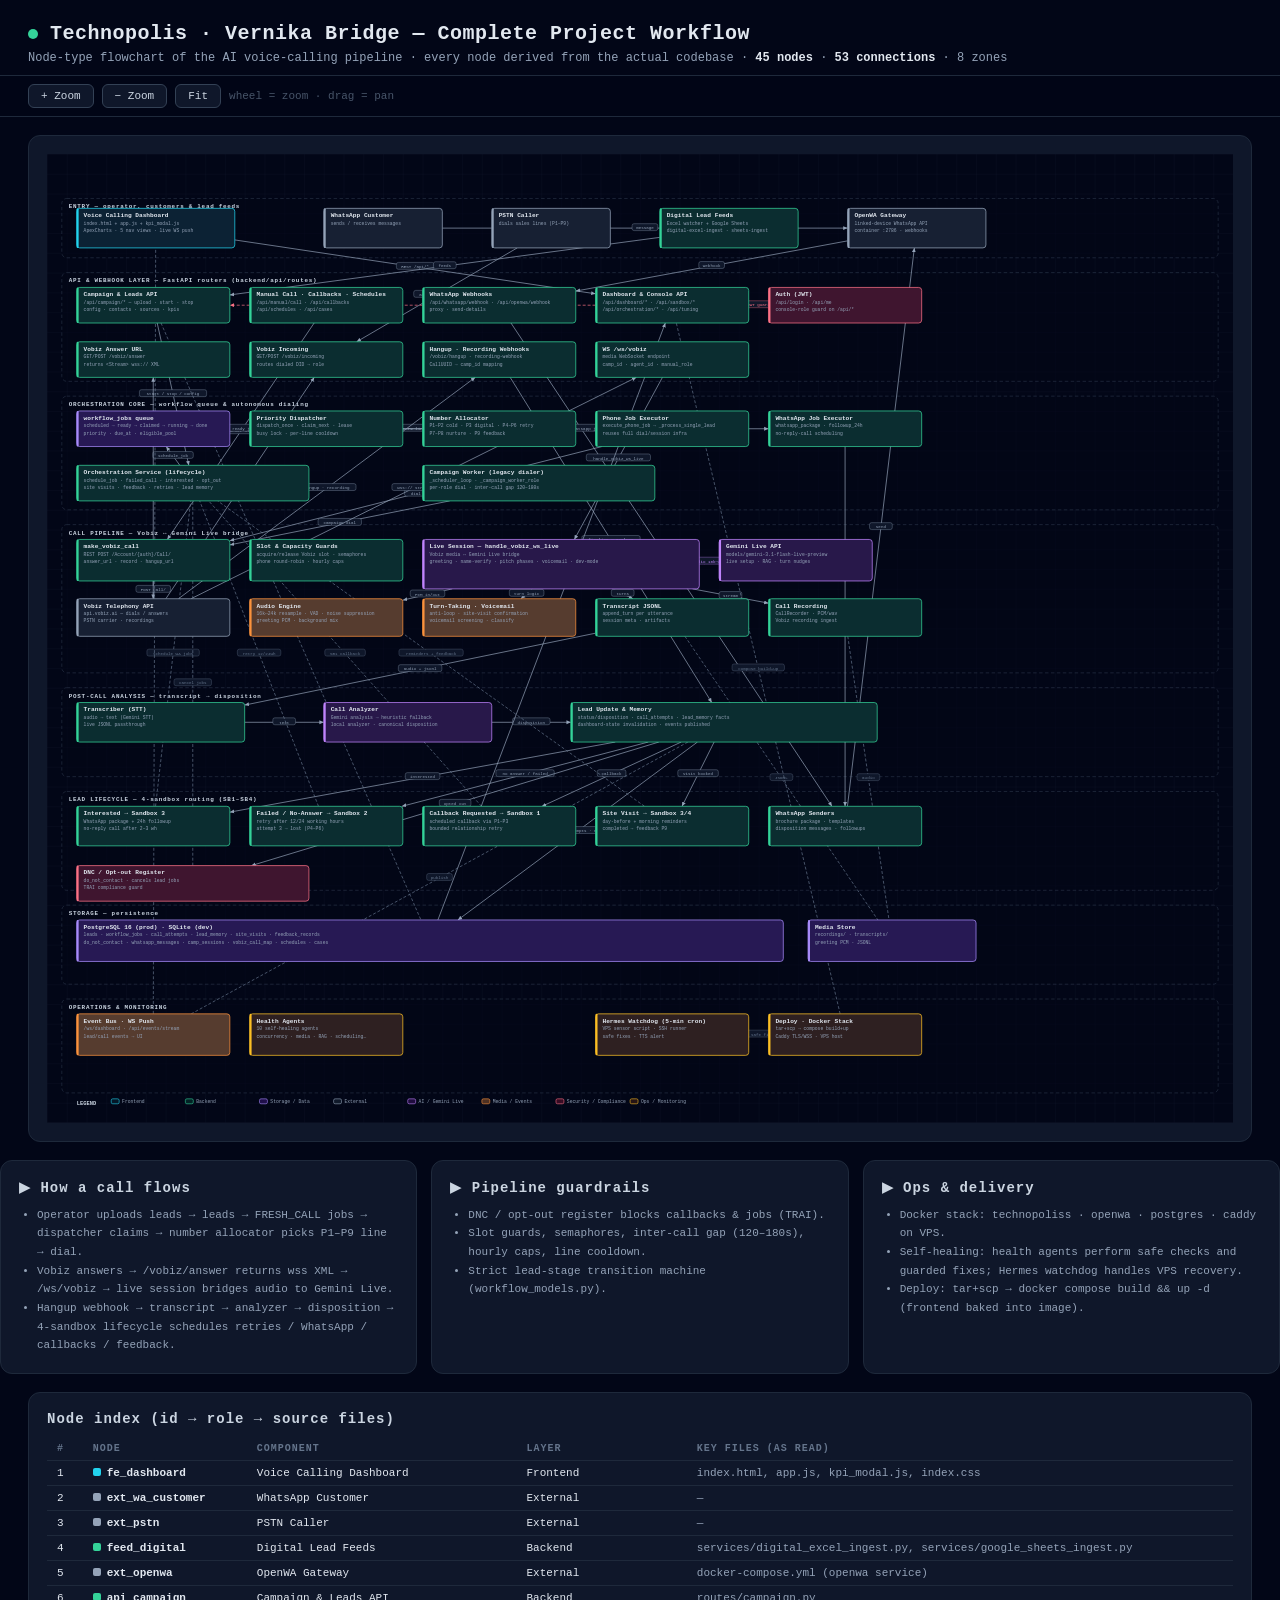
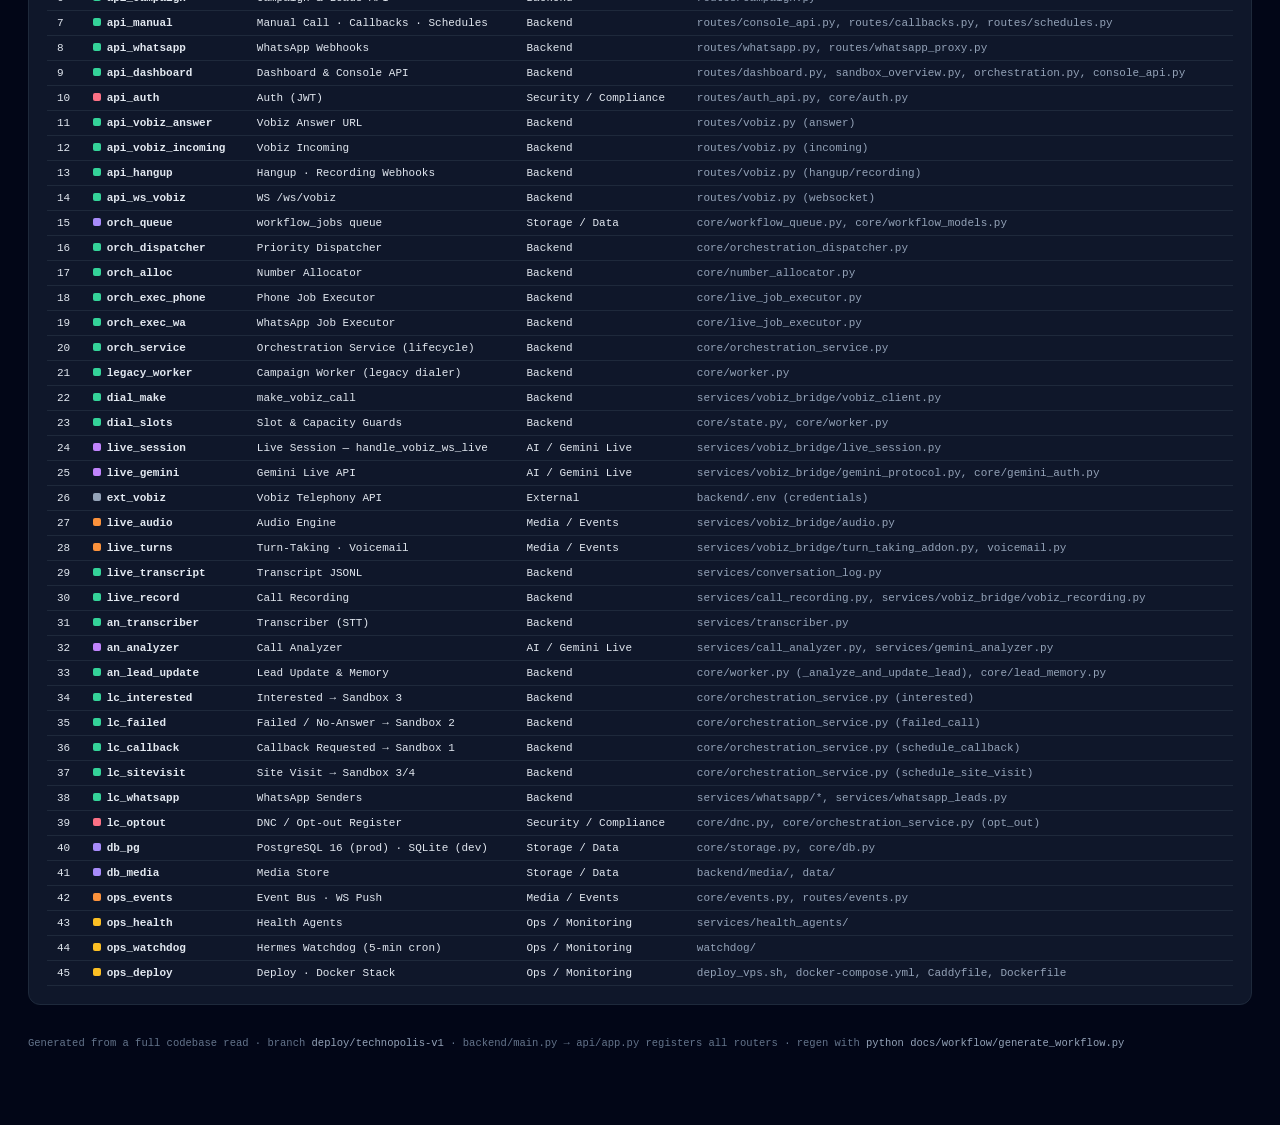
==== commit b714bd11: "remove legacy supervisor and switch to Leda voice" ====
--- a/docs/workflow/PROJECT_WORKFLOW.html
+++ b/docs/workflow/PROJECT_WORKFLOW.html
@@ -39,7 +39,7 @@
 <header>
   <h1><span class="dot"></span>Technopolis · Vernika Bridge — Complete Project Workflow</h1>
   <div class="sub">Node-type flowchart of the AI voice-calling pipeline · every node derived from the actual codebase ·
-  <b style="color:#e2e8f0">46 nodes</b> · <b style="color:#e2e8f0">55 connections</b> · 8 zones</div>
+  <b style="color:#e2e8f0">45 nodes</b> · <b style="color:#e2e8f0">53 connections</b> · 8 zones</div>
 </header>
 <div class="controls">
   <button onclick="zoomAt(1.5)">+ Zoom</button>
@@ -52,13 +52,13 @@
 <defs>
 <pattern id="grid" width="40" height="40" patternUnits="userSpaceOnUse"><path d="M 40 0 L 0 0 0 40" fill="none" stroke="#1e293b" stroke-width="0.5"/></pattern>
 <marker id="m-34d399" viewBox="0 0 10 10" refX="9" refY="5" markerWidth="7" markerHeight="7" orient="auto-start-reverse"><path d="M 0 1 L 9 5 L 0 9 z" fill="#34d399"/></marker>
+<marker id="m-fb7185" viewBox="0 0 10 10" refX="9" refY="5" markerWidth="7" markerHeight="7" orient="auto-start-reverse"><path d="M 0 1 L 9 5 L 0 9 z" fill="#fb7185"/></marker>
+<marker id="m-94a3b8" viewBox="0 0 10 10" refX="9" refY="5" markerWidth="7" markerHeight="7" orient="auto-start-reverse"><path d="M 0 1 L 9 5 L 0 9 z" fill="#94a3b8"/></marker>
 <marker id="m-a78bfa" viewBox="0 0 10 10" refX="9" refY="5" markerWidth="7" markerHeight="7" orient="auto-start-reverse"><path d="M 0 1 L 9 5 L 0 9 z" fill="#a78bfa"/></marker>
+<marker id="m-c084fc" viewBox="0 0 10 10" refX="9" refY="5" markerWidth="7" markerHeight="7" orient="auto-start-reverse"><path d="M 0 1 L 9 5 L 0 9 z" fill="#c084fc"/></marker>
+<marker id="m-fbbf24" viewBox="0 0 10 10" refX="9" refY="5" markerWidth="7" markerHeight="7" orient="auto-start-reverse"><path d="M 0 1 L 9 5 L 0 9 z" fill="#fbbf24"/></marker>
 <marker id="m-fb923c" viewBox="0 0 10 10" refX="9" refY="5" markerWidth="7" markerHeight="7" orient="auto-start-reverse"><path d="M 0 1 L 9 5 L 0 9 z" fill="#fb923c"/></marker>
-<marker id="m-94a3b8" viewBox="0 0 10 10" refX="9" refY="5" markerWidth="7" markerHeight="7" orient="auto-start-reverse"><path d="M 0 1 L 9 5 L 0 9 z" fill="#94a3b8"/></marker>
-<marker id="m-fbbf24" viewBox="0 0 10 10" refX="9" refY="5" markerWidth="7" markerHeight="7" orient="auto-start-reverse"><path d="M 0 1 L 9 5 L 0 9 z" fill="#fbbf24"/></marker>
-<marker id="m-c084fc" viewBox="0 0 10 10" refX="9" refY="5" markerWidth="7" markerHeight="7" orient="auto-start-reverse"><path d="M 0 1 L 9 5 L 0 9 z" fill="#c084fc"/></marker>
 <marker id="m-22d3ee" viewBox="0 0 10 10" refX="9" refY="5" markerWidth="7" markerHeight="7" orient="auto-start-reverse"><path d="M 0 1 L 9 5 L 0 9 z" fill="#22d3ee"/></marker>
-<marker id="m-fb7185" viewBox="0 0 10 10" refX="9" refY="5" markerWidth="7" markerHeight="7" orient="auto-start-reverse"><path d="M 0 1 L 9 5 L 0 9 z" fill="#fb7185"/></marker>
 </defs>
 <rect width="2400" height="1960" fill="#020617"/>
 <rect width="2400" height="1960" fill="url(#grid)"/>
@@ -231,12 +231,6 @@
 <line x1="1460.0" y1="306.0" x2="1420.0" y2="306.0" stroke="#fb7185" stroke-width="1.4" stroke-dasharray="6 4" marker-end="url(#m-fb7185)"/>
 <rect x="1408.0" y="297.0" width="64.0" height="14" rx="4" fill="#0f172a" stroke="#fb7185" stroke-width="0.7"/>
 <text x="1440.0" y="308.5" font-size="8.5" fill="#fb7185" text-anchor="middle">JWT guard</text>
-<line x1="720.0" y1="1782.0" x2="760.0" y2="1782.0" stroke="#94a3b8" stroke-width="1.4" marker-end="url(#m-94a3b8)"/>
-<rect x="714.0" y="1773.0" width="52.0" height="14" rx="4" fill="#0f172a" stroke="#94a3b8" stroke-width="0.7"/>
-<text x="740.0" y="1784.5" font-size="8.5" fill="#94a3b8" text-anchor="middle">reports</text>
-<line x1="760.0" y1="1782.0" x2="720.0" y2="1782.0" stroke="#64748b" stroke-width="1.4" stroke-dasharray="6 4" marker-end="url(#m-64748b)"/>
-<rect x="717.0" y="1773.0" width="46.0" height="14" rx="4" fill="#0f172a" stroke="#64748b" stroke-width="0.7"/>
-<text x="740.0" y="1784.5" font-size="8.5" fill="#64748b" text-anchor="middle">fixes</text>
 <line x1="1420.0" y1="1782.0" x2="1460.0" y2="1782.0" stroke="#64748b" stroke-width="1.4" stroke-dasharray="6 4" marker-end="url(#m-64748b)"/>
 <rect x="1393.0" y="1773.0" width="94.0" height="14" rx="4" fill="#0f172a" stroke="#64748b" stroke-width="0.7"/>
 <text x="1440.0" y="1784.5" font-size="8.5" fill="#64748b" text-anchor="middle">SSH safe fixes</text>
@@ -499,12 +493,6 @@
 <text x="424" y="1758" font-size="12.5" font-weight="700" fill="#e2e8f0">Health Agents</text>
 <text x="424" y="1773" font-size="9.5" fill="#94a3b8">10 self-healing agents</text>
 <text x="424" y="1788" font-size="9.5" fill="#94a3b8">concurrency · media · RAG · scheduling…</text>
-<rect x="760" y="1740" width="310" height="84" rx="6" fill="#0f172a"/>
-<rect x="760" y="1740" width="310" height="84" rx="6" fill="rgba(120,53,15,0.30)" stroke="#fbbf24" stroke-width="1.5"/>
-<rect x="760" y="1740" width="4" height="84" rx="2" fill="#fbbf24"/>
-<text x="774" y="1758" font-size="12.5" font-weight="700" fill="#e2e8f0">Super Boss · Panther</text>
-<text x="774" y="1773" font-size="9.5" fill="#94a3b8">parent supervisor · auto-fix loop</text>
-<text x="774" y="1788" font-size="9.5" fill="#94a3b8">prompts · cleanup</text>
 <rect x="1110" y="1740" width="310" height="84" rx="6" fill="#0f172a"/>
 <rect x="1110" y="1740" width="310" height="84" rx="6" fill="rgba(120,53,15,0.30)" stroke="#fbbf24" stroke-width="1.5"/>
 <rect x="1110" y="1740" width="4" height="84" rx="2" fill="#fbbf24"/>
@@ -551,7 +539,7 @@
   </ul></div>
   <div class="card"><h2>▶ Ops &amp; delivery</h2><ul>
     <li>Docker stack: technopoliss · openwa · postgres · caddy on VPS.</li>
-    <li>Self-healing: 10 health agents → Super Boss → Panther; Hermes watchdog cron.</li>
+    <li>Self-healing: health agents perform safe checks and guarded fixes; Hermes watchdog handles VPS recovery.</li>
     <li>Deploy: tar+scp → <span class="mono">docker compose build &amp;&amp; up -d</span> (frontend baked into image).</li>
   </ul></div>
 </div>
@@ -603,9 +591,8 @@
 <tr><td>41</td><td><span class='sw' style='background:#a78bfa'></span><b>db_media</b></td><td>Media Store</td><td>Storage / Data</td><td class='mono'>backend/media/, data/</td></tr>
 <tr><td>42</td><td><span class='sw' style='background:#fb923c'></span><b>ops_events</b></td><td>Event Bus · WS Push</td><td>Media / Events</td><td class='mono'>core/events.py, routes/events.py</td></tr>
 <tr><td>43</td><td><span class='sw' style='background:#fbbf24'></span><b>ops_health</b></td><td>Health Agents</td><td>Ops / Monitoring</td><td class='mono'>services/health_agents/</td></tr>
-<tr><td>44</td><td><span class='sw' style='background:#fbbf24'></span><b>ops_boss</b></td><td>Super Boss · Panther</td><td>Ops / Monitoring</td><td class='mono'>services/supervisor/</td></tr>
-<tr><td>45</td><td><span class='sw' style='background:#fbbf24'></span><b>ops_watchdog</b></td><td>Hermes Watchdog (5-min cron)</td><td>Ops / Monitoring</td><td class='mono'>watchdog/</td></tr>
-<tr><td>46</td><td><span class='sw' style='background:#fbbf24'></span><b>ops_deploy</b></td><td>Deploy · Docker Stack</td><td>Ops / Monitoring</td><td class='mono'>deploy_vps.sh, docker-compose.yml, Caddyfile, Dockerfile</td></tr>
+<tr><td>44</td><td><span class='sw' style='background:#fbbf24'></span><b>ops_watchdog</b></td><td>Hermes Watchdog (5-min cron)</td><td>Ops / Monitoring</td><td class='mono'>watchdog/</td></tr>
+<tr><td>45</td><td><span class='sw' style='background:#fbbf24'></span><b>ops_deploy</b></td><td>Deploy · Docker Stack</td><td>Ops / Monitoring</td><td class='mono'>deploy_vps.sh, docker-compose.yml, Caddyfile, Dockerfile</td></tr>
     </tbody>
   </table>
 </div>
